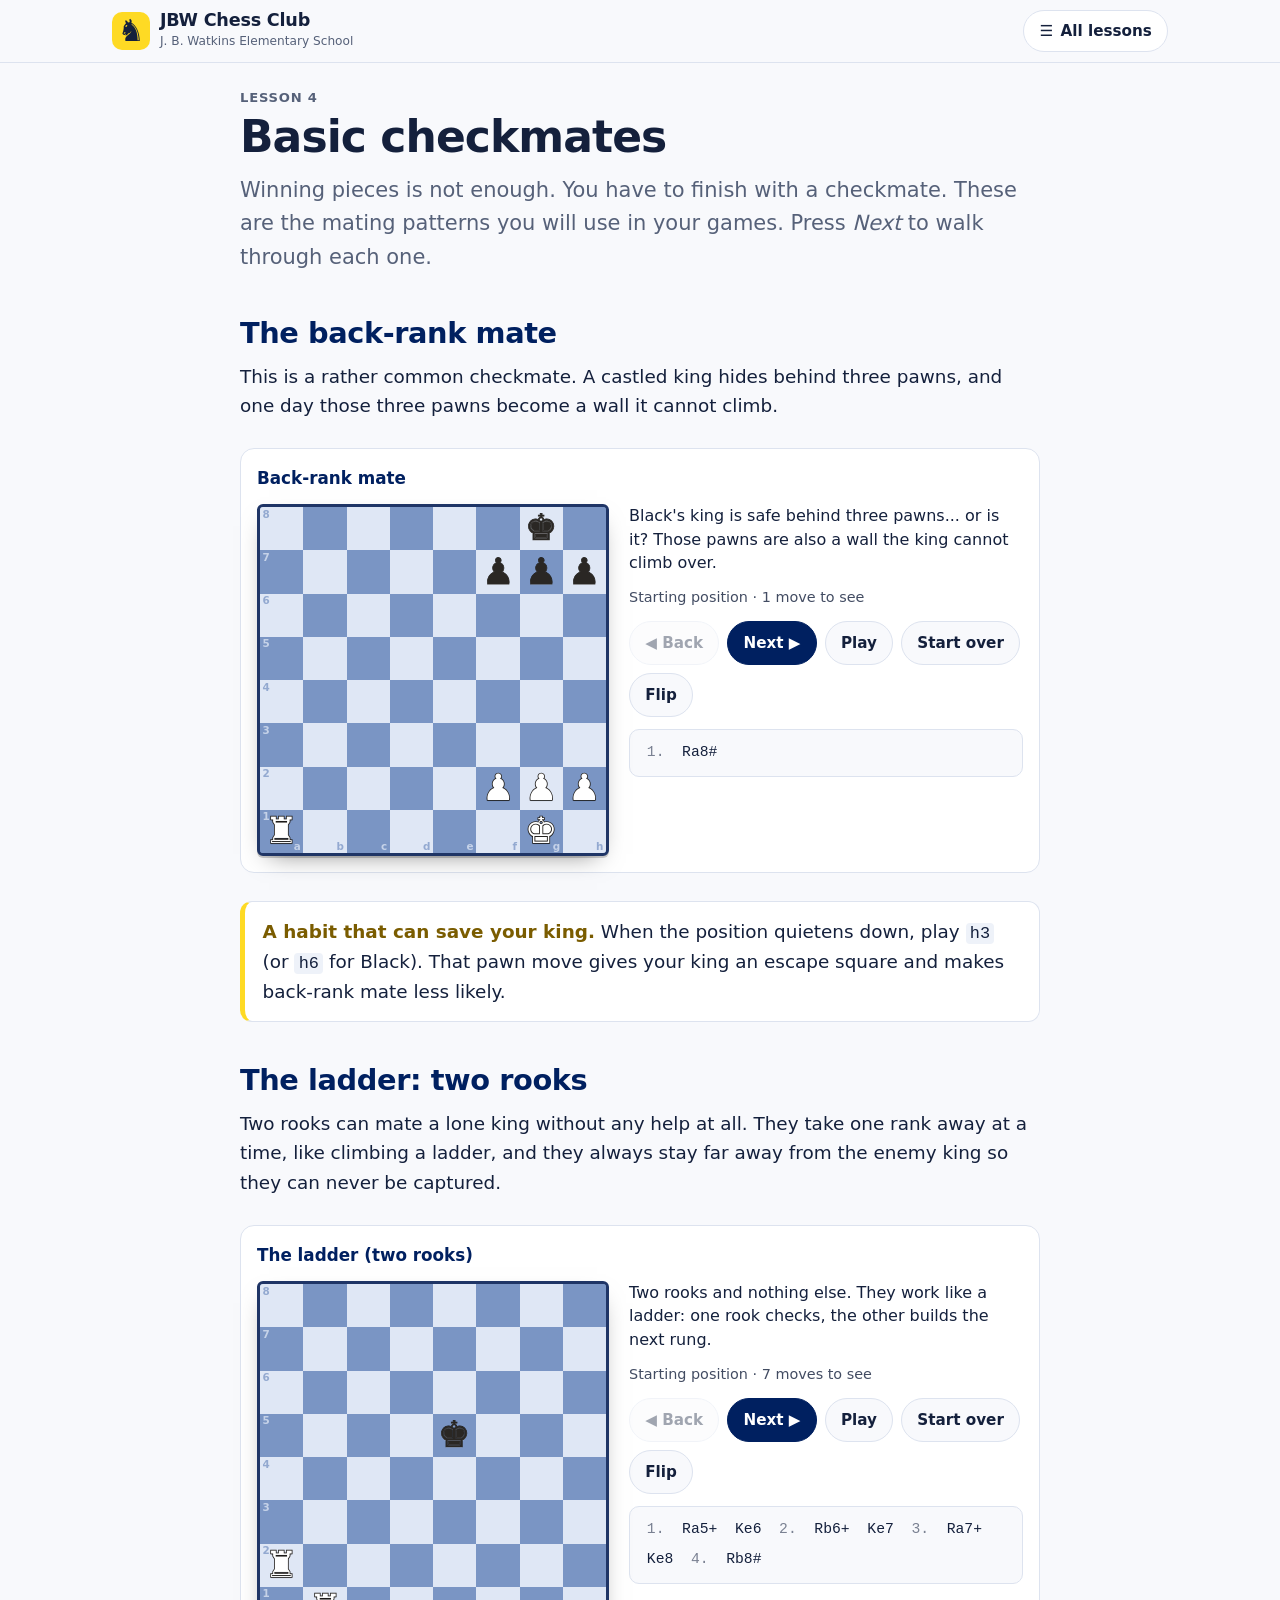
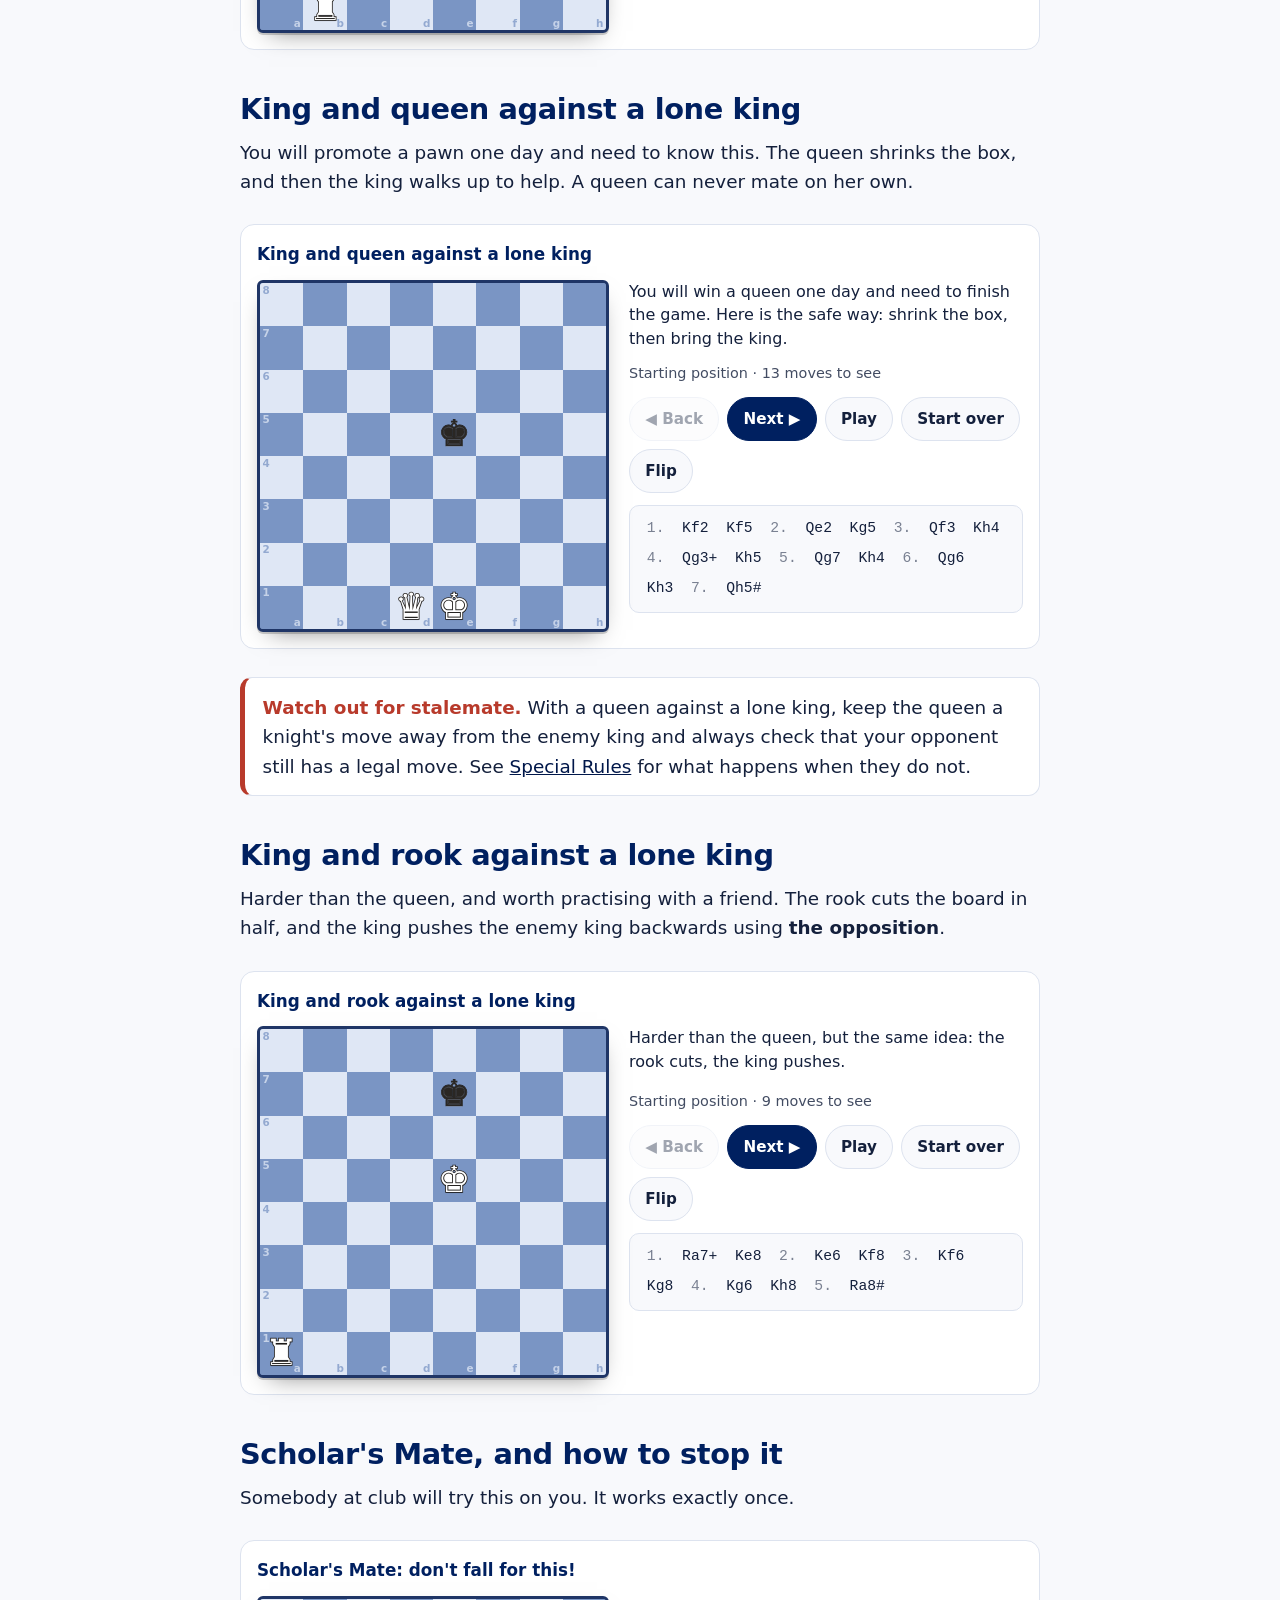
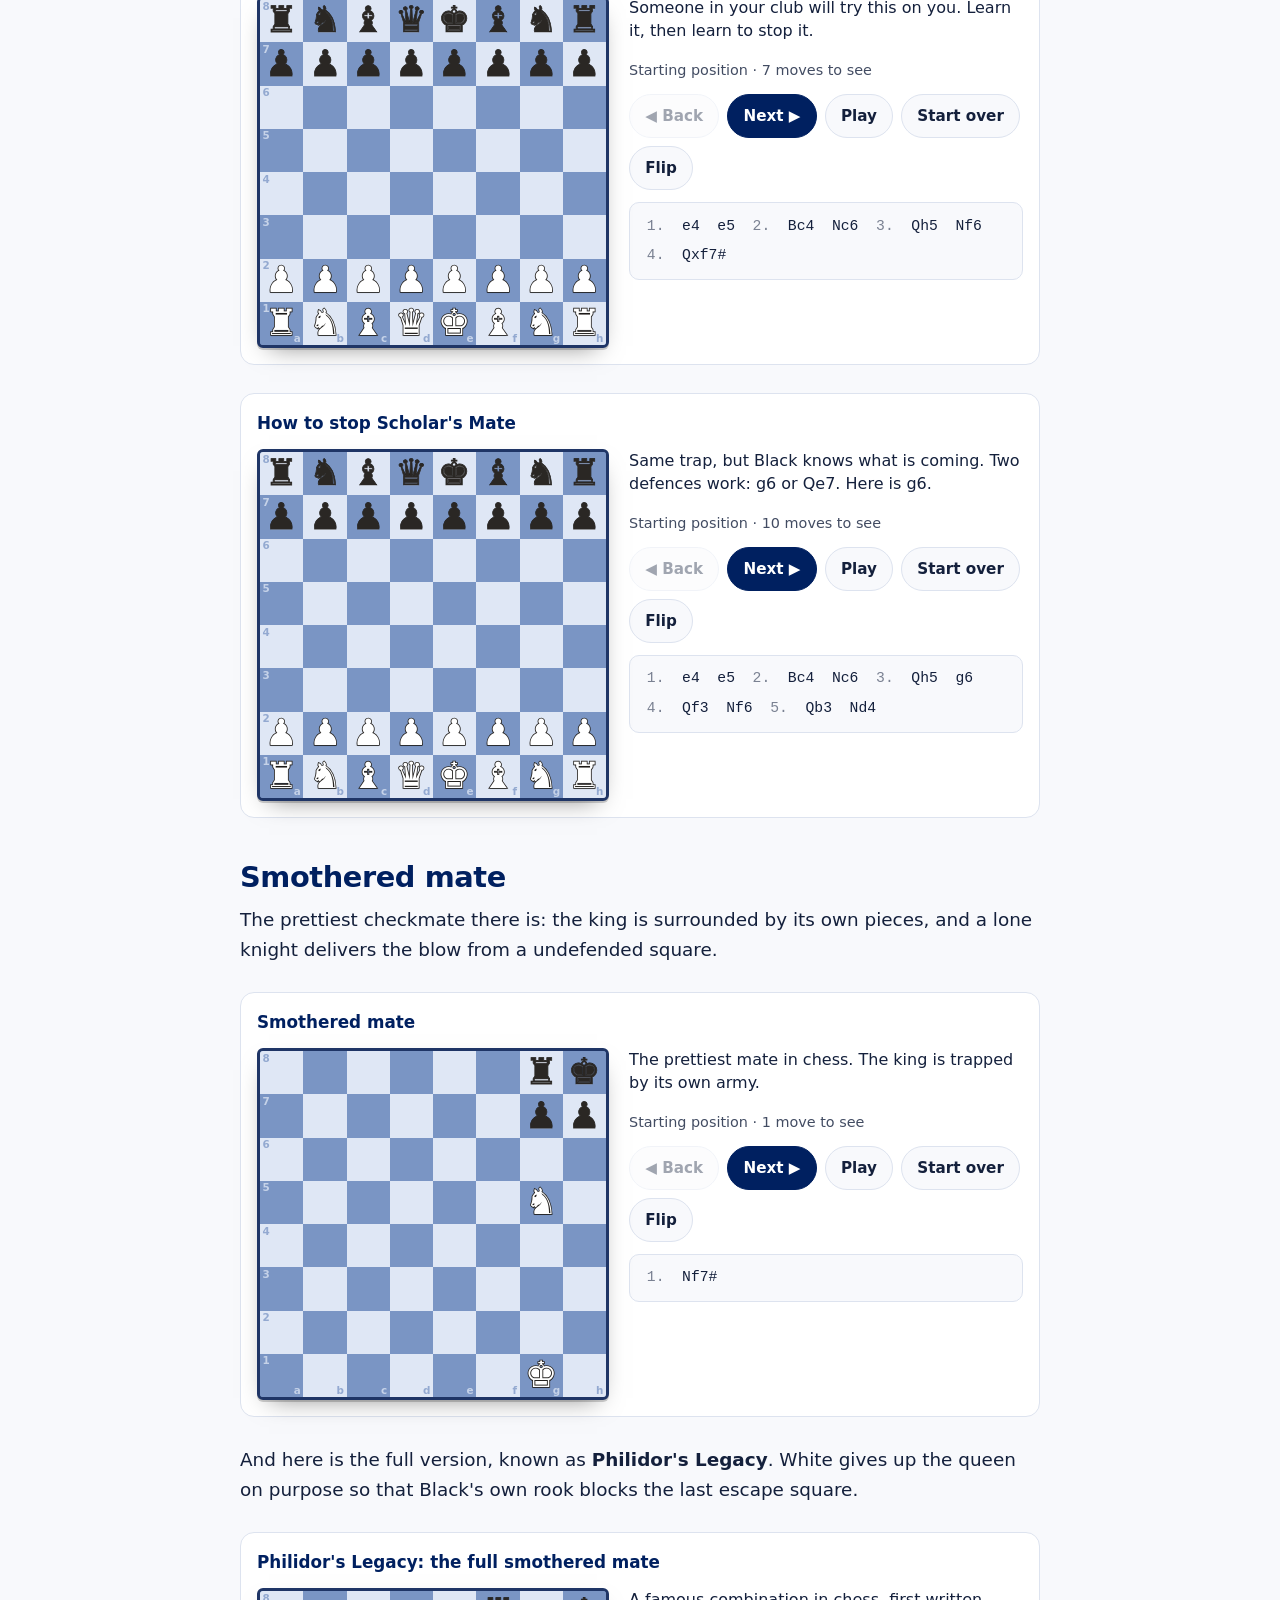
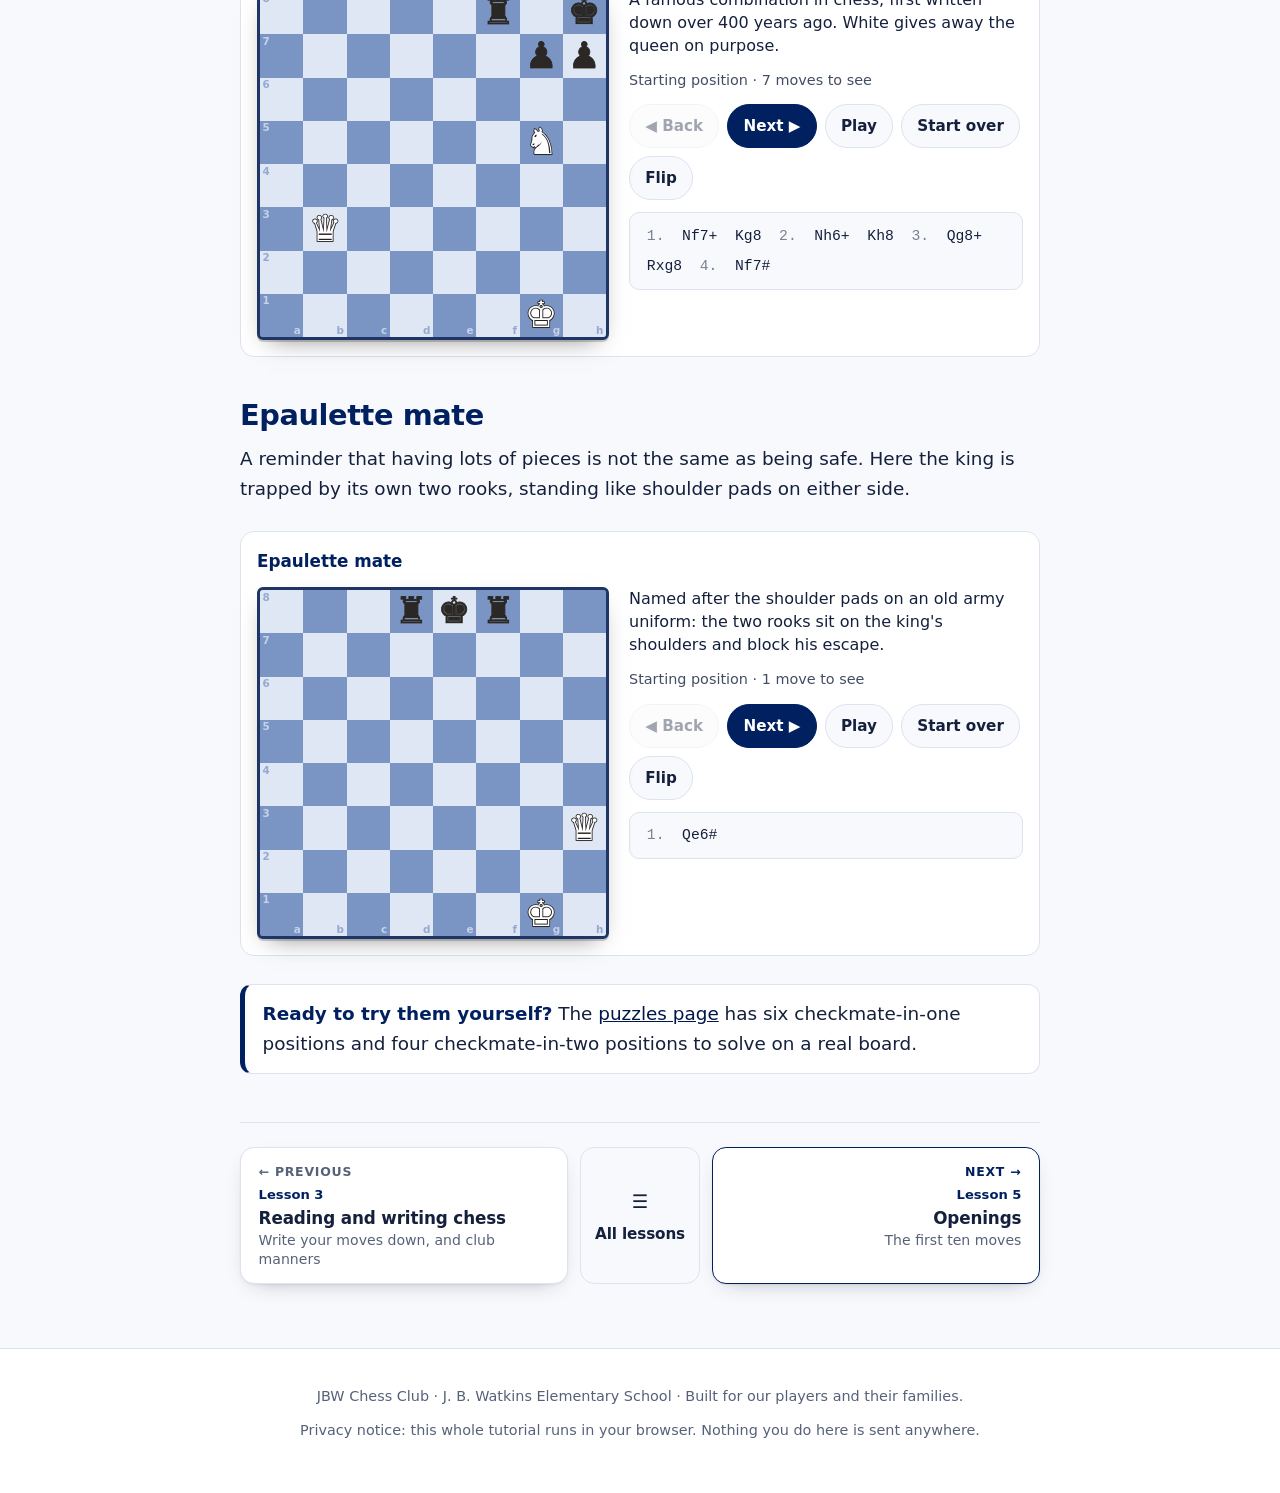
==== checkmates.html @ 7aece9a7 "initial commit" ====
<!DOCTYPE html>
<html lang="en">
  <head>
    <meta charset="utf-8" />
    <meta name="viewport" content="width=device-width, initial-scale=1" />
    <title>Basic checkmates &middot; JBW Chess Club</title>
    <meta name="description" content="Back-rank mate, the two-rook ladder, king and queen, king and rook, Scholar's Mate, smothered mate and Philidor's Legacy, step by step." />
    <link rel="stylesheet" href="assets/css/site.css" />
    <link rel="stylesheet" href="assets/css/board.css" />
    <link rel="icon" href="data:image/svg+xml,%3Csvg xmlns='http://www.w3.org/2000/svg' viewBox='0 0 100 100'%3E%3Ctext y='.9em' font-size='90'%3E%E2%99%9E%3C/text%3E%3C/svg%3E" />
  </head>
  <body>
    <a class="skip" href="#main">Skip to the lesson</a>

    <header class="site-header">
      <div class="header-inner">
        <a class="brand" href="index.html">
          <span class="brand-mark" aria-hidden="true">&#9822;&#xFE0E;</span>
          <span>
            <strong>JBW Chess Club</strong>
            <small>J. B. Watkins Elementary School</small>
          </span>
        </a>
        <a class="header-link" href="lessons.html">
          <span aria-hidden="true">&#9776;</span>
          <span class="link-long">All lessons</span>
          <span class="link-short">Lessons</span>
        </a>
      </div>
    </header>

    <main id="main">
      <p class="crumb">Lesson 4</p>
      <h1>Basic checkmates</h1>
      <p class="lede">
        Winning pieces is not enough. You have to finish with a checkmate. These are the mating patterns you will
        use in your games. Press <em>Next</em> to walk through each one.
      </p>

      <h2>The back-rank mate</h2>
      <p>
        This is a rather common checkmate. A castled king hides behind three
        pawns, and one day those three pawns become a wall it cannot climb.
      </p>

      <figure data-widget="stepper" data-lesson="checkmates/back-rank"></figure>

      <div class="note rule">
        <p><strong>A habit that can save your king.</strong> When the position quietens down,
        play <code>h3</code> (or <code>h6</code> for Black). That pawn move gives your king an
        escape square and makes back-rank mate less likely.</p>
      </div>

      <h2>The ladder: two rooks</h2>
      <p>
        Two rooks can mate a lone king without any help at all. They take one rank away at a time,
        like climbing a ladder, and they always stay far away from the enemy king so they can never
        be captured.
      </p>

      <figure data-widget="stepper" data-lesson="checkmates/ladder-mate"></figure>

      <h2>King and queen against a lone king</h2>
      <p>
        You will promote a pawn one day and need to know this. The queen shrinks the box, and then
        the king walks up to help. A queen can never mate on her own.
      </p>

      <figure data-widget="stepper" data-lesson="checkmates/queen-mate"></figure>

      <div class="note warn">
        <p><strong>Watch out for stalemate.</strong> With a queen against a lone king, keep the queen a
        knight's move away from the enemy king and always check that your opponent still has a legal
        move. See <a href="special-rules.html">Special Rules</a> for what happens when they do not.</p>
      </div>

      <h2>King and rook against a lone king</h2>
      <p>
        Harder than the queen, and worth practising with a friend. The rook cuts the board in half,
        and the king pushes the enemy king backwards using <strong>the opposition</strong>.
      </p>

      <figure data-widget="stepper" data-lesson="checkmates/rook-mate"></figure>

      <h2>Scholar's Mate, and how to stop it</h2>
      <p>
        Somebody at club will try this on you. It works exactly once.
      </p>

      <figure data-widget="stepper" data-lesson="checkmates/scholars"></figure>
      <figure data-widget="stepper" data-lesson="checkmates/scholars-defence"></figure>

      <h2>Smothered mate</h2>
      <p>
        The prettiest checkmate there is: the king is surrounded by its own pieces, and a lone knight
        delivers the blow from a undefended square.
      </p>

      <figure data-widget="stepper" data-lesson="checkmates/smothered"></figure>

      <p>
        And here is the full version, known as <strong>Philidor's Legacy</strong>. White gives up the
        queen on purpose so that Black's own rook blocks the last escape square.
      </p>

      <figure data-widget="stepper" data-lesson="checkmates/philidor"></figure>

      <h2>Epaulette mate</h2>
      <p>
        A reminder that having lots of pieces is not the same as being safe. Here the king is trapped
        by its own two rooks, standing like shoulder pads on either side.
      </p>

      <figure data-widget="stepper" data-lesson="checkmates/epaulette"></figure>

      <div class="note">
        <p><strong>Ready to try them yourself?</strong> The <a href="puzzles.html">puzzles page</a> has
        six checkmate-in-one positions and four checkmate-in-two positions to solve on a real board.</p>
      </div>

      <nav class="lesson-nav" aria-label="Move between lessons">
        <a class="lesson-step prev" href="notation.html">
          <span class="dir"><span aria-hidden="true">&larr;</span> Previous</span>
          <span class="step-num">Lesson 3</span>
          <span class="step-title">Reading and writing chess</span>
          <span class="step-sub">Write your moves down, and club manners</span>
        </a>
        <a class="lesson-step all" href="lessons.html">
          <span aria-hidden="true">&#9776;</span>
          <span class="step-title">All lessons</span>
        </a>
        <a class="lesson-step next" href="openings.html">
          <span class="dir">Next <span aria-hidden="true">&rarr;</span></span>
          <span class="step-num">Lesson 5</span>
          <span class="step-title">Openings</span>
          <span class="step-sub">The first ten moves</span>
        </a>
      </nav>
    </main>

    <footer class="site-footer">
      <p>JBW Chess Club &middot; J. B. Watkins Elementary School &middot; Built for our players and their families.</p>
      <p>Privacy notice: this whole tutorial runs in your browser. Nothing you do here is sent anywhere.</p>
    </footer>

    <script type="module" src="assets/js/main.js"></script>
  </body>
</html>
---- assets/css/site.css ----
/* ============================================================
   site.css: layout, type and colour for the JBW Chess Club site
   ============================================================ */

:root {
  /* Whatever the reader's device already uses: San Francisco on Mac and
     iPhone, Segoe UI on Windows, Roboto on Android. Nothing to download,
     and the site looks native wherever it is opened. */
  --font-ui: system-ui, -apple-system, BlinkMacSystemFont, "Segoe UI", Roboto,
    "Helvetica Neue", Arial, sans-serif;
  --font-body: var(--font-ui);
  --font-mono: ui-monospace, SFMono-Regular, Menlo, Consolas, "Liberation Mono",
    monospace;
  --font-chess: "Segoe UI Symbol", "Apple Symbols", "Noto Sans Symbols 2",
    "DejaVu Sans", "Arial Unicode MS", sans-serif;

  /* Built from the school colours: navy #002060 and gold #FEDA24.
     The navy is dark enough to be text, so it carries headings, links
     and buttons. The gold can never be text on a light background, so
     it only ever appears as a fill with dark navy sitting on top of it. */
  --paper: #f8f9fc;
  --card: #ffffff;
  --ink: #14203c;
  --muted: #566179;
  --line: #dde3ef;
  --accent: #002060;
  --accent-dark: #00174a;
  --accent-soft: #e8edf8;
  --on-accent: #ffffff;
  --gold: #feda24;
  --gold-ink: #7a5c00;
  --on-gold: #14203c;
  --good: #1a7a4e;
  --on-good: #ffffff;
  --bad: #b83a2b;
  --hover: #eef2f9;
  --focus: #1668dc;
  --focus-board: #05122e;
  --sq-light: #dfe7f5;
  --sq-dark: #7a95c4;
  --sq-light-mark: #f6e389;
  --sq-dark-mark: #d9c153;
  --sq-light-pick: #f2d64f;
  --sq-dark-pick: #ceb232;
  --board-frame: #1f3566;
  --shadow: 0 1px 2px rgba(20, 32, 60, 0.06), 0 8px 22px -14px rgba(20, 32, 60, 0.45);
}

@media (prefers-color-scheme: dark) {
  :root {
    /* Dark mode is the school navy itself, with the gold carrying the
       warmth. Board squares stay light, because a chessboard has to. */
    --paper: #0e1728;
    --card: #16223c;
    --ink: #e9eef8;
    --muted: #9aa7bf;
    --line: #2a3854;
    --accent: #8fb2ea;
    --accent-dark: #a9c5f2;
    --accent-soft: #1b2a49;
    --on-accent: #0e1728;
    --gold: #feda24;
    --gold-ink: #feda24;
    --on-gold: #0e1728;
    --good: #4ecf95;
    --on-good: #0e1728;
    --bad: #ff8271;
    --hover: #1c2b47;
    --focus: #5f9bf5;
    --focus-board: #05122e;
    --sq-light: #c2d0e7;
    --sq-dark: #5f79a9;
    --sq-light-mark: #ddc978;
    --sq-dark-mark: #bda548;
    --sq-light-pick: #d8bd45;
    --sq-dark-pick: #b2982c;
    --board-frame: #22304f;
    --shadow: 0 1px 2px rgba(0, 0, 0, 0.35), 0 10px 26px -16px rgba(0, 0, 0, 0.85);
  }
}

* { box-sizing: border-box; }

html { scroll-behavior: smooth; scroll-padding-top: 5.5rem; }
@media (prefers-reduced-motion: reduce) { html { scroll-behavior: auto; } }

body {
  margin: 0;
  background: var(--paper);
  color: var(--ink);
  font-family: var(--font-body);
  font-size: clamp(1.03rem, 0.98rem + 0.3vw, 1.15rem);
  line-height: 1.6;
  -webkit-text-size-adjust: 100%;
}

h1, h2, h3, h4, .brand, .btn, .card h3 {
  font-family: var(--font-ui);
}

h1 { font-size: clamp(1.85rem, 1.4rem + 2.1vw, 2.75rem); line-height: 1.14; letter-spacing: -0.021em; margin: 0 0 0.4rem; }
h2 { font-size: clamp(1.35rem, 1.12rem + 1.05vw, 1.8rem); line-height: 1.2; letter-spacing: -0.014em; margin: 2.6rem 0 0.6rem; color: var(--accent); }
h3 { font-size: clamp(1.12rem, 1.04rem + 0.42vw, 1.3rem); letter-spacing: -0.008em; margin: 1.8rem 0 0.4rem; }
p { margin: 0.7rem 0; }
a { color: var(--accent-dark); }
@media (prefers-color-scheme: dark) { a { color: var(--accent); } }
a:focus-visible, .card:focus-within { outline: 3px solid var(--focus); outline-offset: 3px; border-radius: 4px; }

code, kbd, .san {
  font-family: var(--font-mono);
  font-size: 0.92em;
  background: var(--hover);
  padding: 0.05em 0.25em;
  border-radius: 4px;
}

.skip {
  position: absolute;
  left: -999px;
}
.skip:focus {
  left: 0.75rem;
  top: 0.75rem;
  z-index: 50;
  background: var(--accent);
  color: var(--on-accent);
  padding: 0.6rem 1rem;
  border-radius: 8px;
}

/* --- header + nav ------------------------------------------ */

.site-header {
  position: sticky;
  top: 0;
  z-index: 30;
  background: color-mix(in srgb, var(--paper) 96%, transparent);
  backdrop-filter: blur(8px);
  border-bottom: 1px solid var(--line);
}
.header-inner {
  max-width: 68rem;
  margin: 0 auto;
  padding: 0.6rem 1rem;
  display: flex;
  align-items: center;
  gap: 0.75rem;
  flex-wrap: wrap;
}
.brand {
  display: flex;
  align-items: center;
  gap: 0.6rem;
  text-decoration: none;
  color: inherit;
  margin-right: auto;
}
.brand-mark {
  font-size: 1.9rem;
  line-height: 1;
  color: var(--on-gold);
  background: var(--gold);
  border-radius: 10px;
  width: 2.4rem;
  height: 2.4rem;
  display: grid;
  place-items: center;
}
.brand strong { display: block; font-size: 1.1rem; line-height: 1.2; letter-spacing: -0.012em; }
.brand small { display: block; font-size: 0.76rem; color: var(--muted); }

/* The header carries one job besides the club mark: getting back to the
   lesson list. The home page is the menu, so there is nothing to fold
   away on a phone. */
.header-link {
  display: inline-flex;
  align-items: center;
  gap: 0.45rem;
  flex: none;
  padding: 0.5rem 0.95rem;
  border: 1px solid var(--line);
  border-radius: 999px;
  background: var(--card);
  color: var(--ink);
  font-family: var(--font-ui);
  font-size: 0.95rem;
  font-weight: 600;
  text-decoration: none;
  white-space: nowrap;
  min-height: 2.5rem;
  transition: background 120ms ease, border-color 120ms ease;
}
.header-link:hover { background: var(--hover); border-color: var(--accent); }
.header-link .link-short { display: none; }

/* On a narrow phone the school name and the full label together push the
   header onto a second row, so both shorten rather than wrap. */
@media (max-width: 34rem) {
  .brand small { display: none; }
  .brand strong { font-size: 1.05rem; }
  .header-link { padding: 0.5rem 0.8rem; font-size: 0.9rem; }
  .header-link .link-long { display: none; }
  .header-link .link-short { display: inline; }
}

/* At 320px the two still want six more pixels than there are. */
@media (max-width: 22rem) {
  .header-inner { padding-left: 0.7rem; padding-right: 0.7rem; gap: 0.5rem; }
  .brand { gap: 0.45rem; }
  .brand-mark { width: 2.1rem; height: 2.1rem; font-size: 1.6rem; }
  .brand strong { font-size: 1rem; }
  .header-link { padding: 0.45rem 0.7rem; font-size: 0.86rem; }
}
.header-link:focus-visible { outline: 3px solid var(--focus); outline-offset: 2px; }

/* --- page frame -------------------------------------------- */

main {
  max-width: 52rem;
  margin: 0 auto;
  padding: 1.5rem 1rem 4rem;
}
main.wide { max-width: 68rem; }

.lede {
  font-size: 1.14em;
  color: var(--muted);
  margin-bottom: 1.4rem;
}

.crumb {
  font-size: 0.82rem;
  font-weight: 700;
  color: var(--muted);
  margin: 0 0 0.3rem;
  letter-spacing: 0.06em;
  text-transform: uppercase;
  font-family: var(--font-ui);
}

/* --- home page cards --------------------------------------- */

.hero {
  background: linear-gradient(140deg, var(--accent-soft), transparent 70%);
  border: 1px solid var(--line);
  border-radius: 18px;
  padding: 1.6rem 1.4rem;
  margin-bottom: 2rem;
}
.hero p:last-child { margin-bottom: 0; }

/* The one thing the home page is asking you to do. */
.cta {
  display: inline-flex;
  align-items: center;
  gap: 0.5rem;
  margin-top: 0.5rem;
  padding: 0.7rem 1.3rem;
  border-radius: 999px;
  background: var(--accent);
  color: var(--on-accent);
  font-family: var(--font-ui);
  font-size: 1.02rem;
  font-weight: 700;
  text-decoration: none;
  box-shadow: var(--shadow);
  transition: background 120ms ease, transform 80ms ease;
}
.cta:hover { background: var(--accent-dark); transform: translateY(-1px); }
.cta:focus-visible { outline: 3px solid var(--focus); outline-offset: 3px; }

.card-grid {
  display: grid;
  gap: 1rem;
  grid-template-columns: repeat(auto-fill, minmax(15rem, 1fr));
  padding: 0;
  margin: 1.2rem 0;
  list-style: none;
}
.card {
  position: relative;
  background: var(--card);
  border: 1px solid var(--line);
  border-radius: 14px;
  padding: 1.1rem 1.15rem;
  box-shadow: var(--shadow);
  transition: transform 120ms ease, box-shadow 120ms ease;
}
.card:hover { transform: translateY(-2px); }
.card h3 { margin: 0.15rem 0 0.3rem; font-size: 1.15rem; }
.card-num {
  display: block;
  font-family: var(--font-ui);
  font-size: 0.78rem;
  font-weight: 700;
  letter-spacing: 0.05em;
  text-transform: uppercase;
  color: var(--accent);
  margin-top: 0.4rem;
}
.card h3 a { text-decoration: none; color: inherit; }
.card h3 a::after { content: ""; position: absolute; inset: 0; }
.card p { margin: 0; font-size: 0.95rem; color: var(--muted); }
.card .icon { font-size: 1.7rem; line-height: 1; color: var(--accent); }

/* --- callouts ---------------------------------------------- */

.note {
  margin: 1.3rem 0;
  padding: 0.9rem 1.1rem;
  border-radius: 12px;
  border: 1px solid var(--line);
  border-left: 5px solid var(--accent);
  background: var(--card);
}
.note.rule { border-left-color: var(--gold); }
.note.warn { border-left-color: var(--bad); }
.note > :first-child { margin-top: 0; }
.note > :last-child { margin-bottom: 0; }
.note strong:first-child { color: var(--accent); }
.note.rule strong:first-child { color: var(--gold-ink); }
.note.warn strong:first-child { color: var(--bad); }

/* --- misc content ------------------------------------------ */

table {
  width: 100%;
  border-collapse: collapse;
  margin: 1.2rem 0;
  font-size: 0.97rem;
}
th, td { text-align: left; padding: 0.5rem 0.6rem; border-bottom: 1px solid var(--line); }
th { font-family: var(--font-ui); color: var(--accent); }

.value-list {
  display: grid;
  grid-template-columns: repeat(auto-fit, minmax(7rem, 1fr));
  gap: 0.7rem;
  padding: 0;
  margin: 1.2rem 0;
  list-style: none;
  text-align: center;
}
.value-list li {
  background: var(--card);
  border: 1px solid var(--line);
  border-radius: 12px;
  padding: 0.7rem 0.4rem;
}
.value-list .glyph {
  display: block;
  font-size: 2.1rem;
  line-height: 1.1;
  font-family: var(--font-chess);
}
.value-list .name { display: block; font-weight: 700; font-size: 0.95rem; }
.value-list .pts { display: block; color: var(--muted); font-size: 0.88rem; }

ul.checklist { list-style: none; padding-left: 0; }
ul.checklist li { padding-left: 1.8rem; position: relative; margin: 0.45rem 0; }
ul.checklist li::before {
  content: "♟︎";
  position: absolute;
  left: 0;
  color: var(--accent);
  font-family: var(--font-chess);
}

.lesson-nav {
  display: grid;
  gap: 0.75rem;
  margin-top: 3rem;
  padding-top: 1.5rem;
  border-top: 1px solid var(--line);
}
@media (min-width: 44rem) {
  .lesson-nav { grid-template-columns: 1fr auto 1fr; align-items: stretch; }
}
.lesson-nav.home { grid-template-columns: 1fr; }
/* On its own, the card reads left to right like everything else. */
.lesson-nav.home .lesson-step.next { text-align: left; align-items: flex-start; }

.lesson-step {
  display: flex;
  flex-direction: column;
  gap: 0.15rem;
  padding: 0.9rem 1.1rem;
  border: 1px solid var(--line);
  border-radius: 14px;
  background: var(--card);
  color: var(--ink);
  text-decoration: none;
  box-shadow: var(--shadow);
  transition: transform 120ms ease, border-color 120ms ease;
}
.lesson-step:hover { transform: translateY(-2px); border-color: var(--accent); }
.lesson-step:focus-visible { outline: 3px solid var(--focus); outline-offset: 3px; }

.lesson-step .dir {
  font-family: var(--font-ui);
  font-size: 0.78rem;
  font-weight: 700;
  letter-spacing: 0.06em;
  text-transform: uppercase;
  color: var(--muted);
}
.lesson-step .step-num {
  font-family: var(--font-ui);
  font-size: 0.82rem;
  font-weight: 700;
  color: var(--accent);
}
.lesson-step .step-title {
  font-family: var(--font-ui);
  font-size: 1.05rem;
  font-weight: 700;
  line-height: 1.25;
  letter-spacing: -0.008em;
}
.lesson-step .step-sub {
  font-size: 0.88rem;
  color: var(--muted);
  line-height: 1.35;
}

/* Going forward is the common move, so it leads. */
.lesson-step.next { border-color: var(--accent); }
.lesson-step.next .dir { color: var(--accent); }
@media (min-width: 44rem) {
  .lesson-step.next { text-align: right; align-items: flex-end; }
}

/* The middle escape hatch stays small: it is the fallback, not the path. */
.lesson-step.all {
  flex-direction: row;
  align-items: center;
  gap: 0.5rem;
  justify-content: center;
  box-shadow: none;
  background: transparent;
}
.lesson-step.all .step-title { font-size: 0.95rem; }
@media (min-width: 44rem) {
  .lesson-step.all { flex-direction: column; justify-content: center; padding: 0.9rem; }
}

.lesson-step.empty { display: none; }
@media (min-width: 44rem) {
  .lesson-step.empty { display: block; border: 0; background: none; box-shadow: none; }
}

.site-footer {
  border-top: 1px solid var(--line);
  background: var(--card);
  color: var(--muted);
  font-size: 0.9rem;
  text-align: center;
  padding: 1.5rem 1rem 2.5rem;
}

/* --- print: a lesson should survive being handed out on paper */

@media print {
  .site-header, .lesson-nav, .board-controls, .site-footer { display: none !important; }
  body { background: #fff; color: #000; font-size: 11pt; }
  .board-widget { break-inside: avoid; border-color: #999; }
  .board { max-width: 3.2in; }
  main { max-width: none; }
  a { color: #000; text-decoration: underline; }
}
---- assets/css/board.css ----
/* ============================================================
   board.css: the chessboard and the widgets wrapped around it
   ============================================================ */

.board {
  width: 100%;
  max-width: var(--board-max, 30rem);
  aspect-ratio: 1 / 1;
  display: grid;
  grid-template-columns: repeat(8, 1fr);
  grid-template-rows: repeat(8, 1fr);
  container-type: inline-size;
  border-radius: 6px;
  overflow: hidden;
  box-shadow: 0 2px 0 rgba(0, 0, 0, 0.18), 0 10px 24px -12px rgba(0, 0, 0, 0.5);
  border: 3px solid var(--board-frame);
  background: var(--sq-dark);
  touch-action: manipulation;
}

.sq {
  position: relative;
  display: grid;
  place-items: center;
  padding: 0;
  margin: 0;
  border: 0;
  border-radius: 0;
  font: inherit;
  cursor: pointer;
  appearance: none;
  -webkit-tap-highlight-color: transparent;
}
.sq.light { background: var(--sq-light); }
.sq.dark  { background: var(--sq-dark); }
.sq.static { cursor: default; }

.sq:focus-visible {
  outline: 3px solid var(--focus-board);
  outline-offset: -3px;
  z-index: 4;
}

/* --- pieces ------------------------------------------------ */

.pc {
  font-family: var(--font-chess);
  font-size: 2rem;                 /* fallback for old browsers */
  font-size: 10.5cqw;
  line-height: 1;
  user-select: none;
  pointer-events: none;
  transition: transform 260ms cubic-bezier(0.22, 0.7, 0.3, 1);
  will-change: transform;
  z-index: 2;
  /* Draw the outline BEHIND the fill. Without this the dark stroke eats
     into the white pieces and both armies end up looking black. */
  paint-order: stroke fill;
}
.pc.white {
  color: #fff;
  -webkit-text-stroke: 0.045em #2a2724;
  text-shadow: 0 0.03em 0.02em rgba(0, 0, 0, 0.4);
}
.pc.black {
  color: #2a2724;
  -webkit-text-stroke: 0.02em #14120f;
  text-shadow: 0 0.03em 0.02em rgba(255, 255, 255, 0.18);
}

/* --- coordinates ------------------------------------------- */

.coord {
  position: absolute;
  font-size: 0.6rem;
  font-size: 3cqw;
  font-weight: 700;
  line-height: 1;
  opacity: 0.75;
  pointer-events: none;
  z-index: 3;
}
.coord-file { bottom: 4%; right: 6%; }
.coord-rank { top: 4%; left: 6%; }
.sq.light .coord { color: var(--sq-dark); }
.sq.dark .coord { color: var(--sq-light); }

/* --- highlights -------------------------------------------- */

/* A quiet move: a dot in the middle of the square. */
.sq.is-move::after {
  content: "";
  position: absolute;
  inset: 36%;
  border-radius: 50%;
  background: rgba(20, 106, 70, 0.62);
  z-index: 1;
}
/* A capture: a ring around the piece you can take. */
.sq.is-capture::after {
  content: "";
  position: absolute;
  inset: 4%;
  border-radius: 50%;
  border: 0.42em solid rgba(184, 58, 43, 0.55);
  box-sizing: border-box;
  z-index: 1;
}
.sq.light.is-last { background: var(--sq-light-mark); }
.sq.dark.is-last  { background: var(--sq-dark-mark); }
.sq.light.is-selected { background: var(--sq-light-pick); }
.sq.dark.is-selected  { background: var(--sq-dark-pick); }
.sq.is-good     { box-shadow: inset 0 0 0 100vmax rgba(46, 168, 108, 0.55); }
.sq.is-bad      { box-shadow: inset 0 0 0 100vmax rgba(200, 66, 50, 0.5); }
.sq.is-check::before {
  content: "";
  position: absolute;
  inset: 0;
  background: radial-gradient(circle, rgba(220, 60, 45, 0.85) 12%, rgba(220, 60, 45, 0) 72%);
  z-index: 1;
}
.sq.is-hint {
  animation: hint-pulse 1.1s ease-in-out infinite;
}
@keyframes hint-pulse {
  0%, 100% { box-shadow: inset 0 0 0 0.35em rgba(5, 18, 46, 0); }
  50%      { box-shadow: inset 0 0 0 0.35em rgba(5, 18, 46, 0.85); }
}

.board.shake { animation: board-shake 380ms ease; }
@keyframes board-shake {
  0%, 100% { transform: translateX(0); }
  20% { transform: translateX(-6px); }
  40% { transform: translateX(6px); }
  60% { transform: translateX(-4px); }
  80% { transform: translateX(4px); }
}

@media (prefers-reduced-motion: reduce) {
  .pc { transition: none; }
  .board.shake { animation: none; }
  .sq.is-hint { animation: none; box-shadow: inset 0 0 0 0.35em rgba(5, 18, 46, 0.85); }
}

/* ============================================================
   Widget chrome: board on the left, words and buttons beside it
   ============================================================ */

.board-widget {
  margin: 1.75rem 0;
  padding: 1rem;
  border: 1px solid var(--line);
  border-radius: 14px;
  background: var(--card);
  display: grid;
  gap: 1rem 1.25rem;
  grid-template-columns: 1fr;
  align-items: start;
}
@media (min-width: 46rem) {
  .board-widget { grid-template-columns: minmax(0, 22rem) minmax(0, 1fr); }
}

.board-widget > figcaption {
  grid-column: 1 / -1;
  display: flex;
  align-items: center;
  gap: 0.75rem;
  font-weight: 700;
  font-size: 1.05rem;
  color: var(--accent);
  margin-bottom: -0.25rem;
}

/* Marks a puzzle the player has already cracked. */
.solved-badge {
  margin-left: auto;
  flex: none;
  font-family: var(--font-ui);
  font-size: 0.78rem;
  font-weight: 700;
  letter-spacing: 0.02em;
  color: var(--on-good);
  background: var(--good);
  border-radius: 999px;
  padding: 0.15rem 0.7rem 0.2rem;
}
.solved-badge::before {
  content: "\2713\00a0";
}
.solved-badge[hidden] { display: none; }

.board-widget.is-solved {
  border-color: var(--good);
  box-shadow: inset 0.28rem 0 0 var(--good);
}

.board-side {
  display: flex;
  flex-direction: column;
  gap: 0.75rem;
  min-width: 0;
}

.board-status {
  margin: 0;
  min-height: 3.2em;
  font-size: 1rem;
  line-height: 1.45;
}
.board-status .tag {
  display: inline-block;
  font-weight: 700;
  color: var(--accent);
}
.board-status.good { color: var(--good); font-weight: 600; }
.board-status.bad  { color: var(--bad); font-weight: 600; }

.board-controls {
  display: flex;
  flex-wrap: wrap;
  gap: 0.5rem;
}

.btn {
  /* Set the family here rather than with `font: inherit`, which would
     undo the interface typeface site.css gives buttons. */
  font-family: var(--font-ui);
  font-size: 0.95rem;
  font-weight: 600;
  padding: 0.5rem 0.95rem;
  border-radius: 999px;
  border: 1px solid var(--line);
  background: var(--paper);
  color: var(--ink);
  cursor: pointer;
  min-height: 2.75rem;
  transition: background 120ms ease, transform 80ms ease;
}
.btn:hover { background: var(--hover); }
.btn:active { transform: translateY(1px); }
.btn:disabled { opacity: 0.4; cursor: default; }
.btn:focus-visible { outline: 3px solid var(--focus); outline-offset: 2px; }
.btn.primary { background: var(--accent); color: var(--on-accent); border-color: var(--accent); }
.btn.primary:hover { background: var(--accent-dark); }

.move-list {
  margin: 0;
  padding: 0.6rem 0.75rem;
  list-style: none;
  display: flex;
  flex-wrap: wrap;
  gap: 0.2rem 0.5rem;
  background: var(--paper);
  border-radius: 10px;
  border: 1px solid var(--line);
  font-family: var(--font-mono);
  font-size: 0.92rem;
  max-height: 9rem;
  overflow-y: auto;
}
.move-list li { padding: 0.1rem 0.3rem; border-radius: 5px; }
.move-list li.num { opacity: 0.55; }
.move-list li.current { background: var(--accent); color: var(--on-accent); font-weight: 700; }

.board-legend {
  font-size: 0.9rem;
  opacity: 0.8;
  margin: 0;
}

.board-goal {
  margin: 0;
  font-weight: 700;
  color: var(--accent);
}

.progress {
  height: 0.6rem;
  border-radius: 999px;
  background: var(--line);
  overflow: hidden;
}
.progress > span {
  display: block;
  height: 100%;
  background: var(--accent);
  transition: width 300ms ease;
}
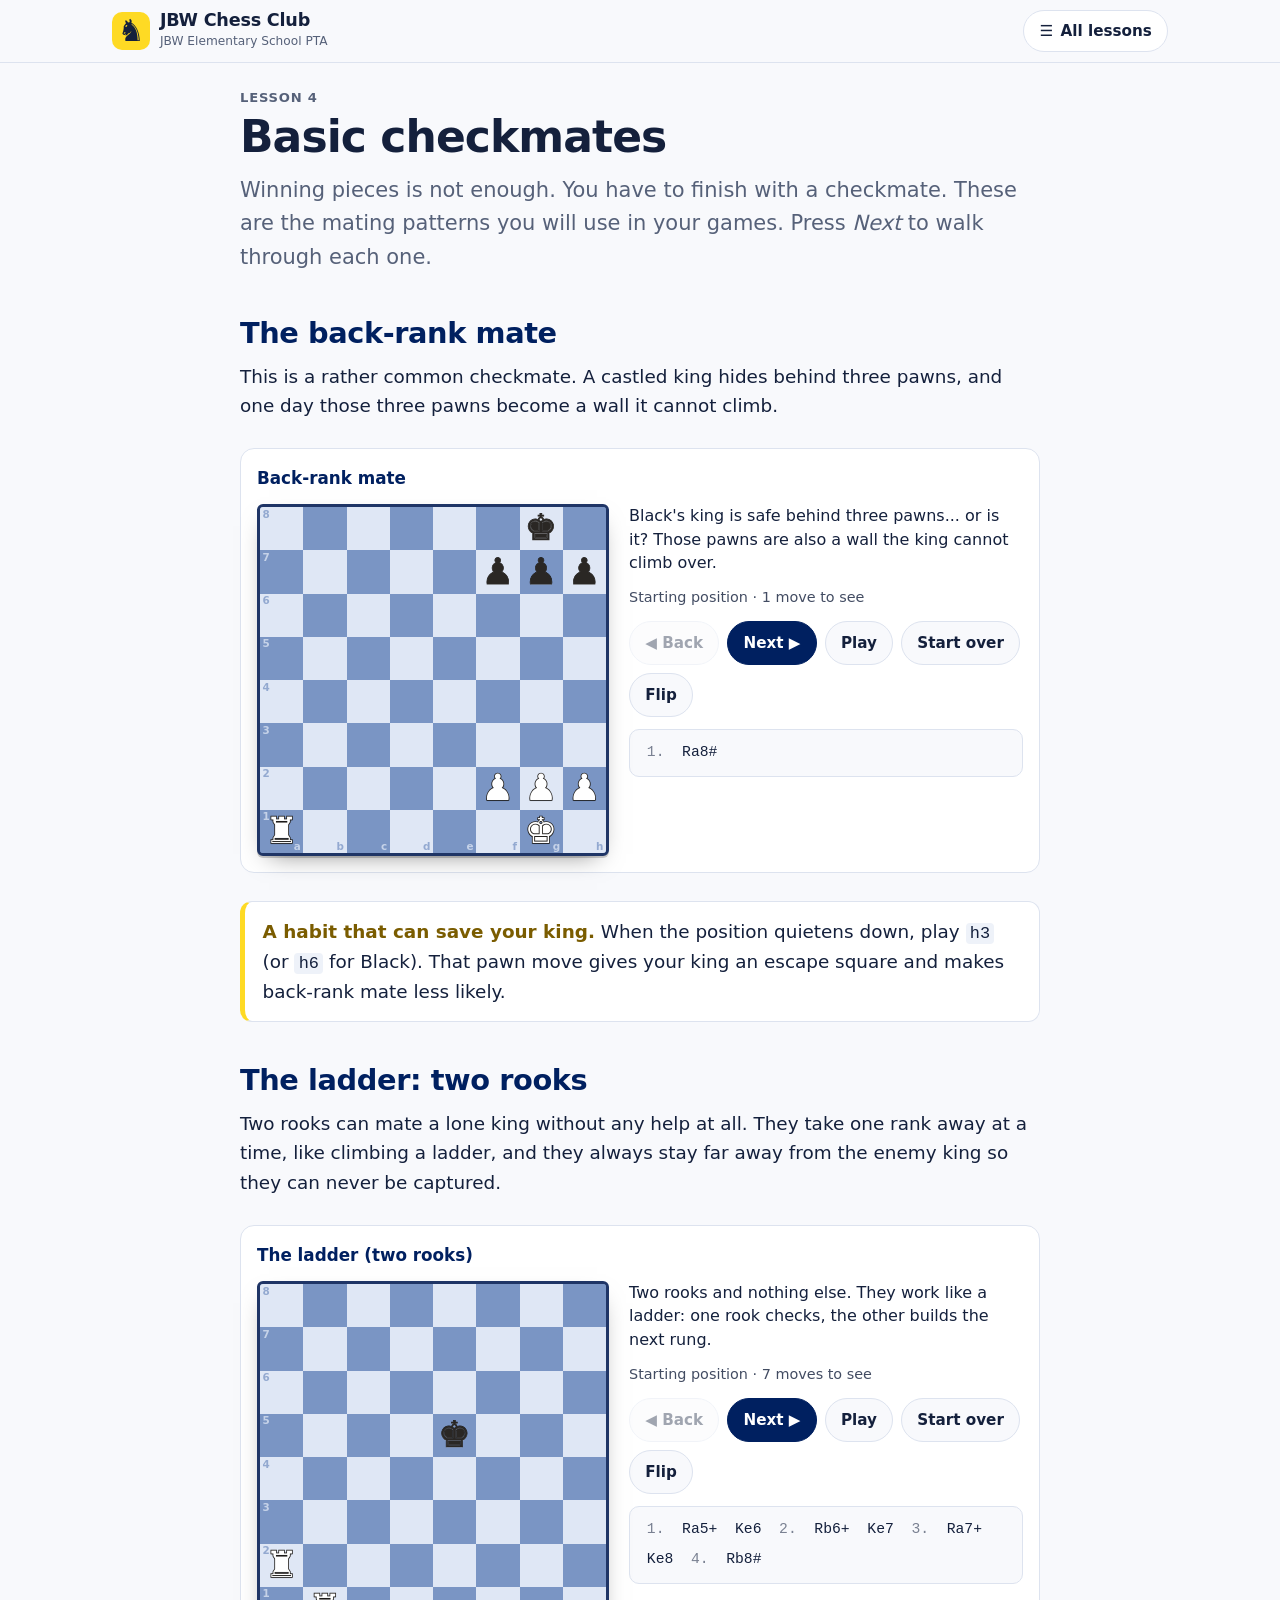
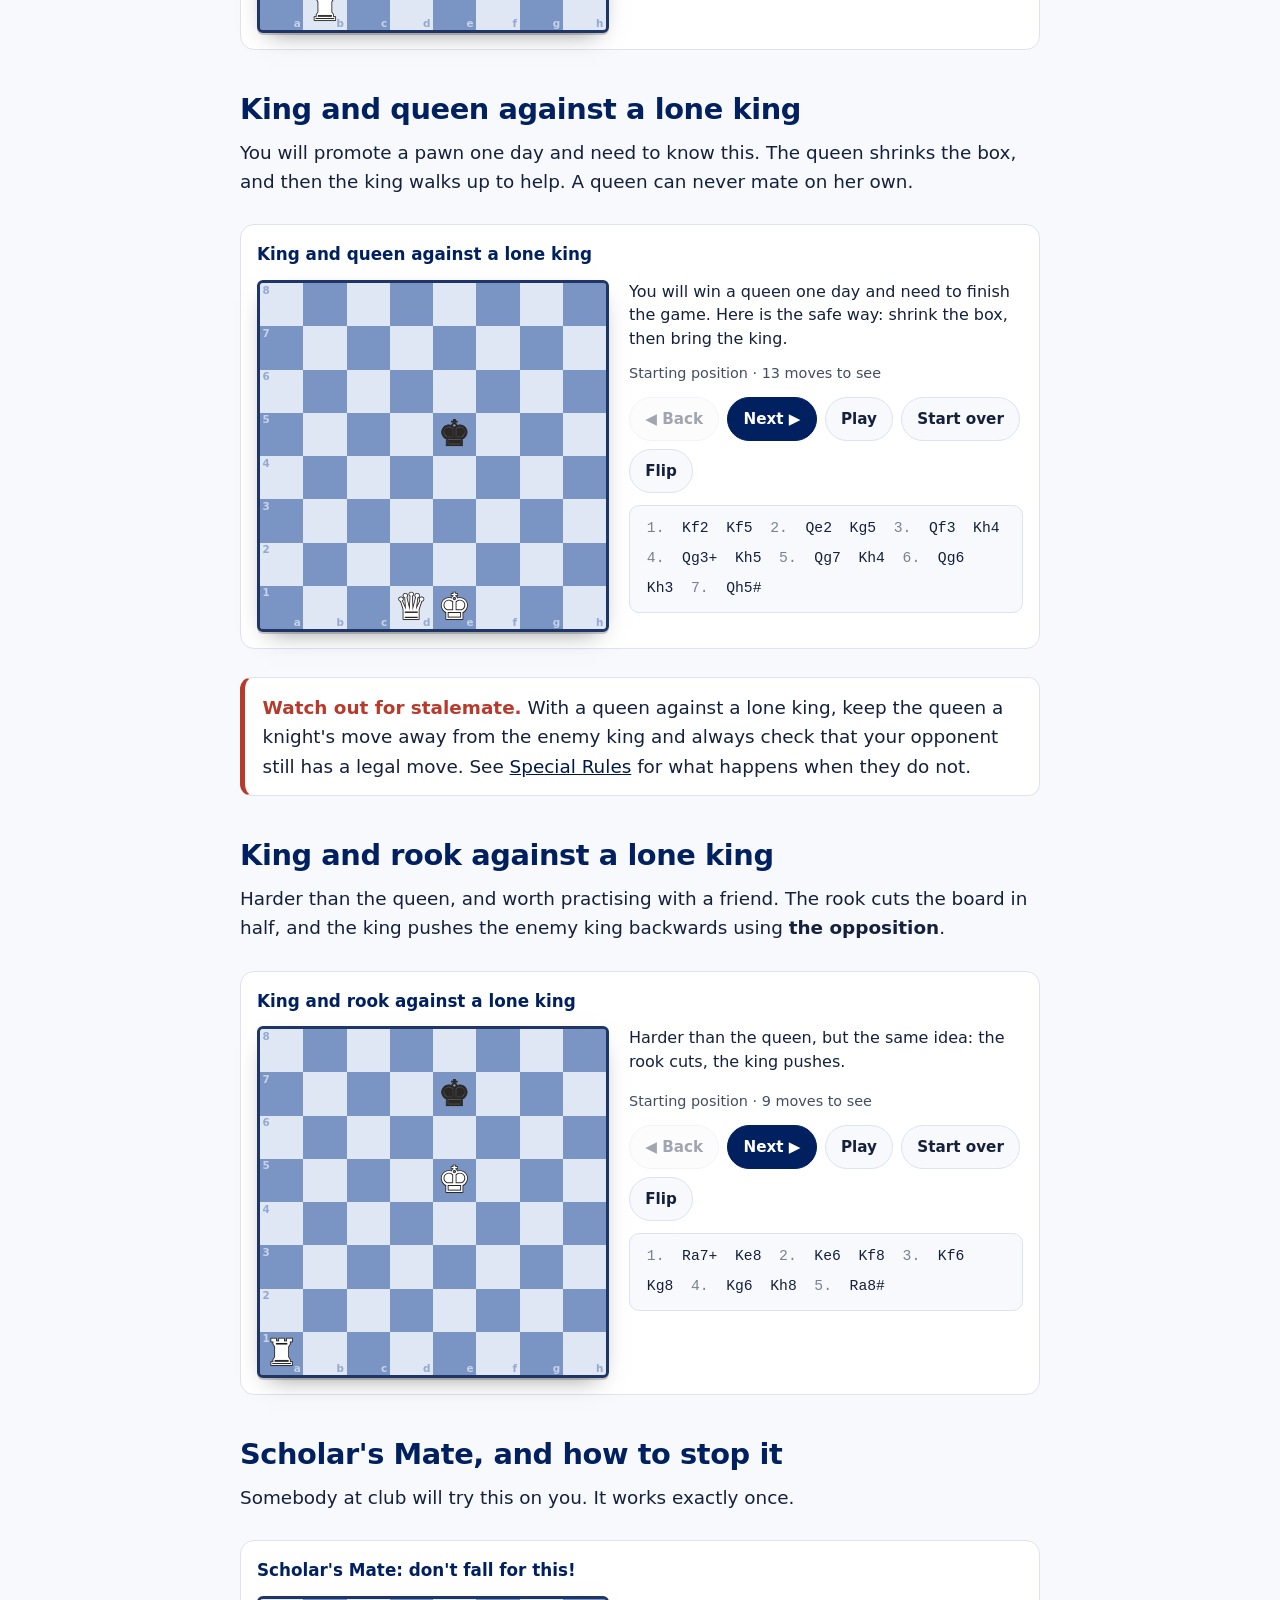
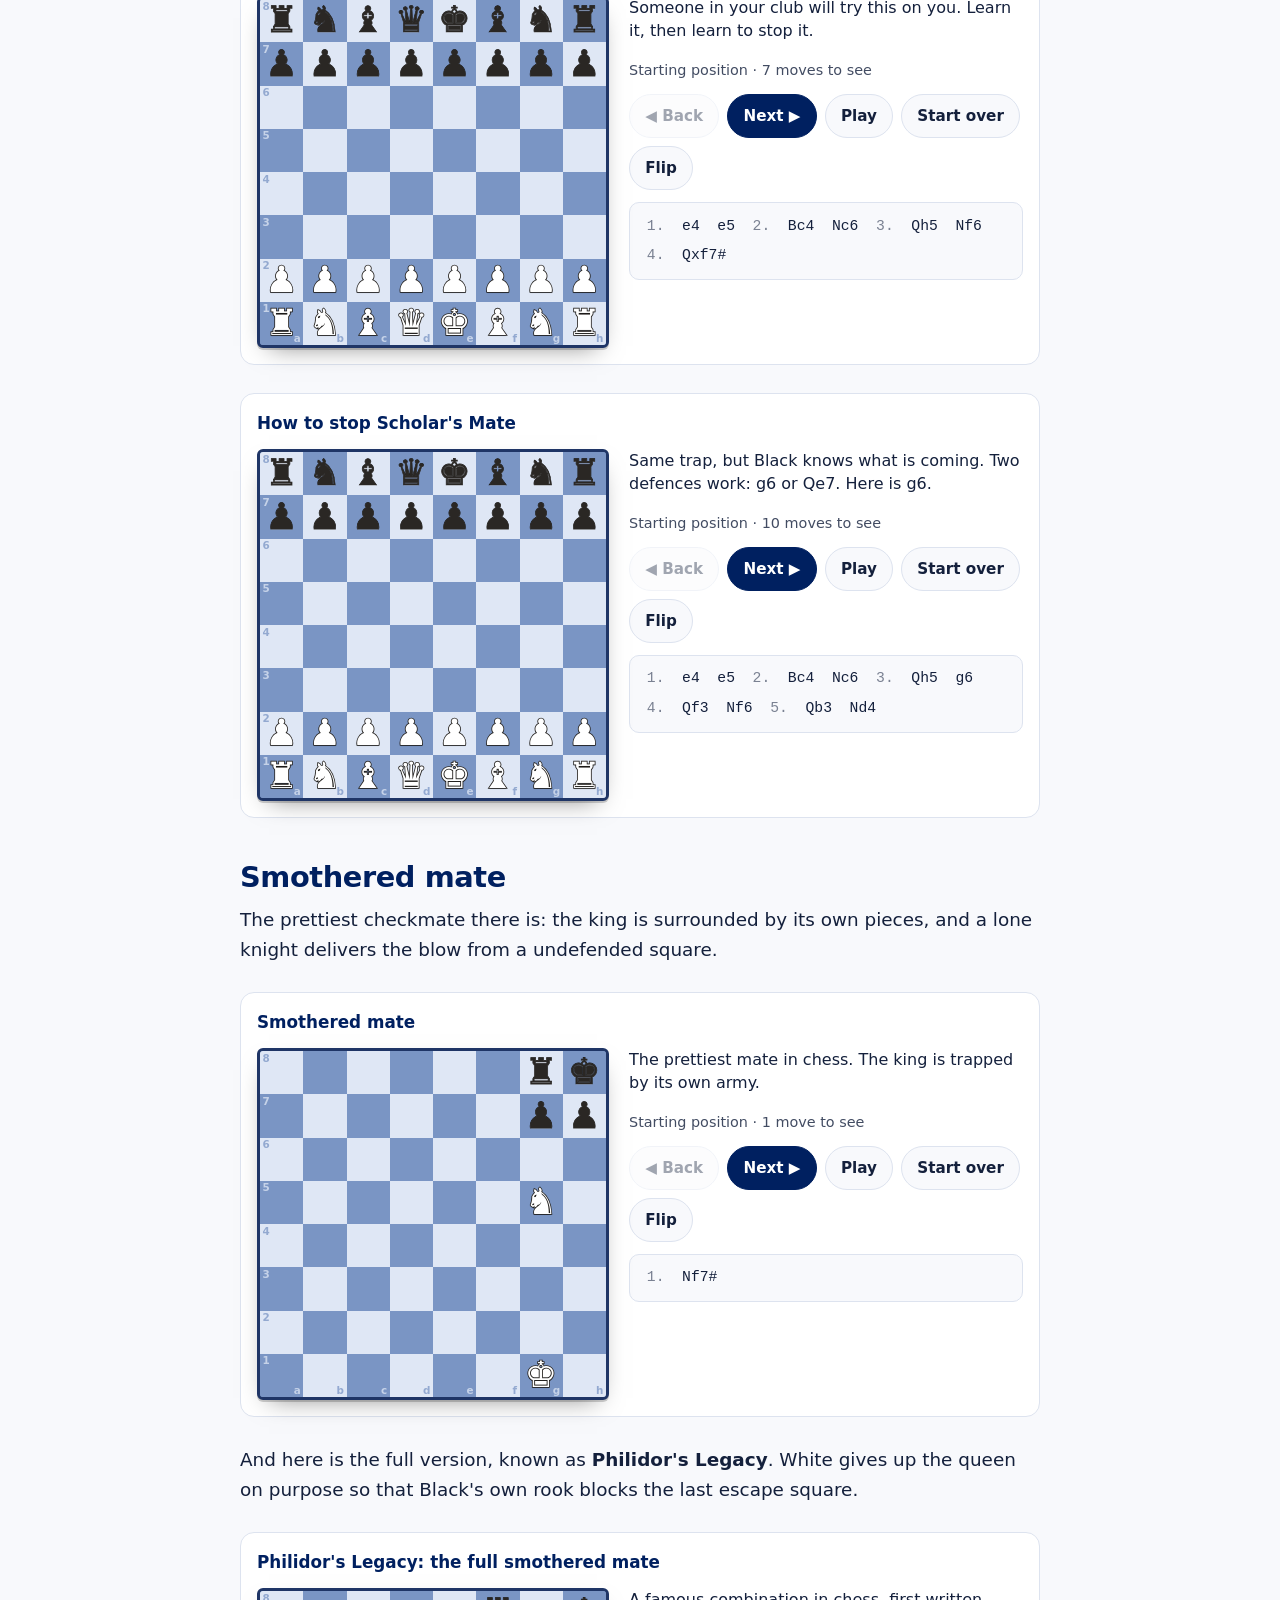
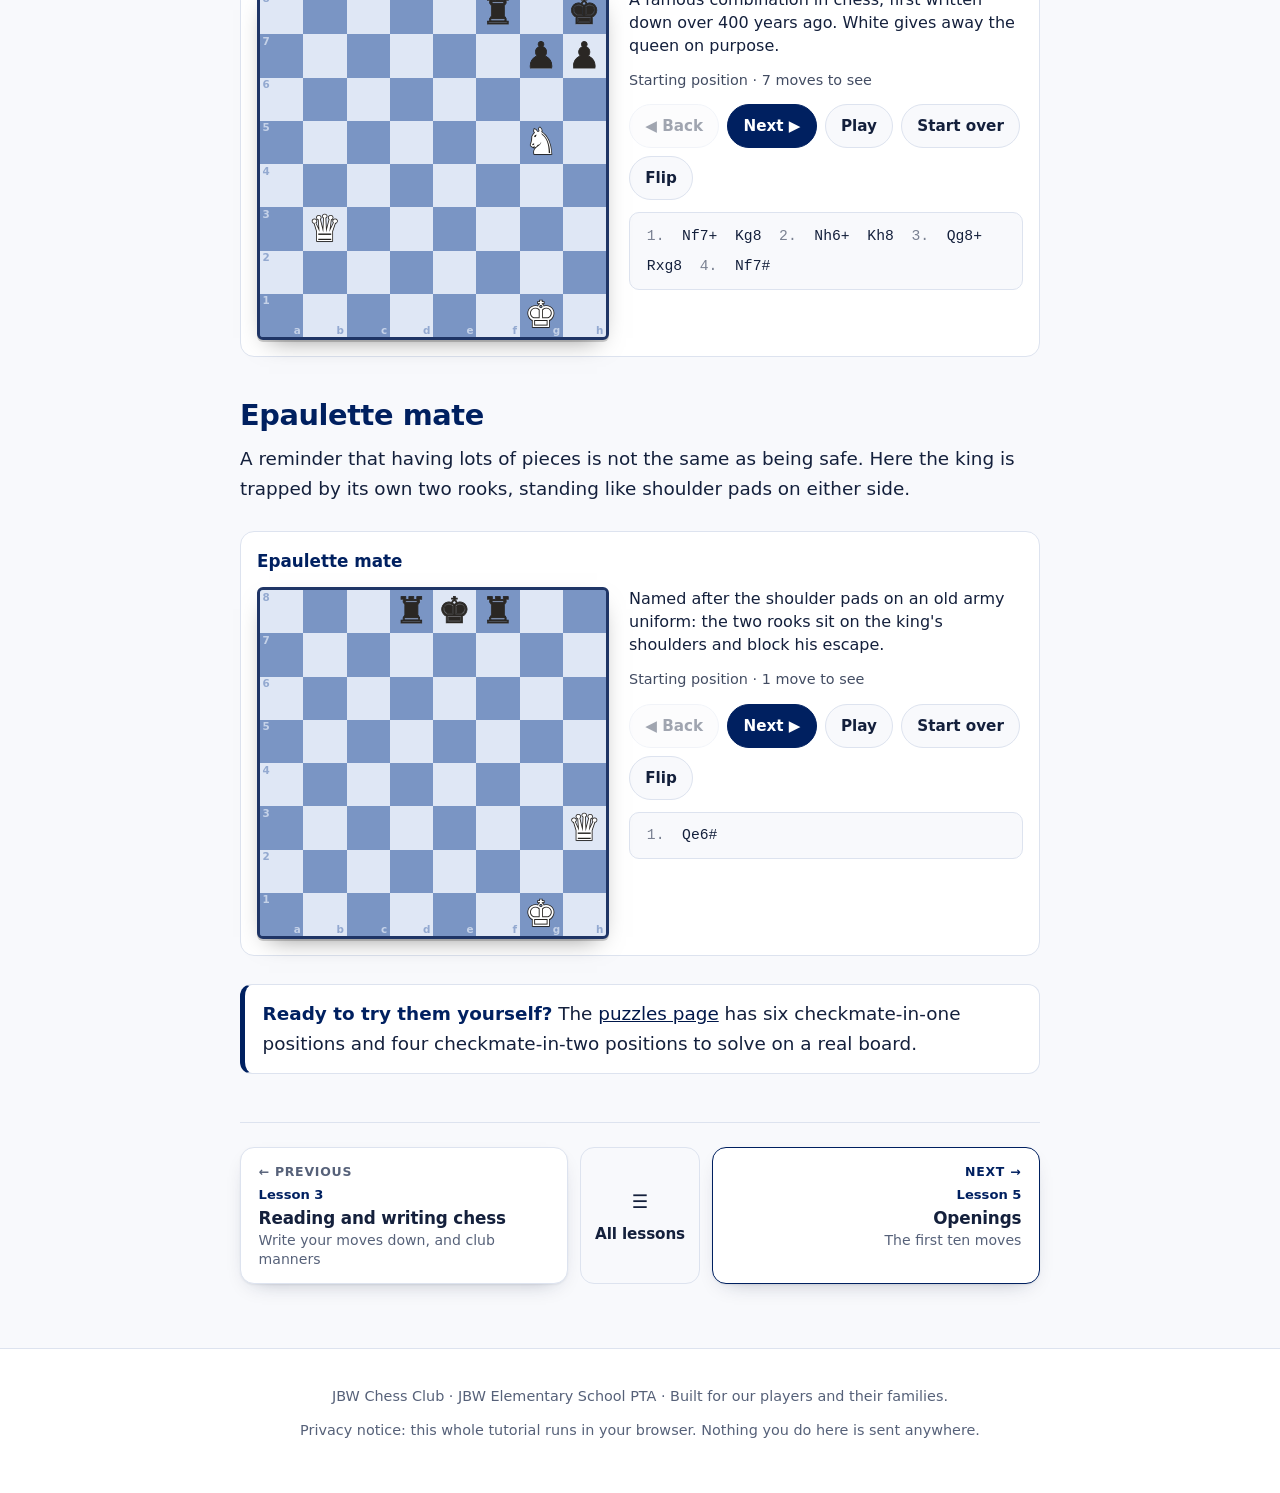
==== commit ef1800f0: "Attribute the club to the JBW Elementary School PTA, not the school" ====
--- a/checkmates.html
+++ b/checkmates.html
@@ -18,7 +18,7 @@
           <span class="brand-mark" aria-hidden="true">&#9822;&#xFE0E;</span>
           <span>
             <strong>JBW Chess Club</strong>
-            <small>J. B. Watkins Elementary School</small>
+            <small>JBW Elementary School PTA</small>
           </span>
         </a>
         <a class="header-link" href="lessons.html">
@@ -139,7 +139,7 @@
     </main>
 
     <footer class="site-footer">
-      <p>JBW Chess Club &middot; J. B. Watkins Elementary School &middot; Built for our players and their families.</p>
+      <p>JBW Chess Club &middot; JBW Elementary School PTA &middot; Built for our players and their families.</p>
       <p>Privacy notice: this whole tutorial runs in your browser. Nothing you do here is sent anywhere.</p>
     </footer>
 
--- a/assets/css/board.css
+++ b/assets/css/board.css
@@ -51,7 +51,11 @@
   user-select: none;
   pointer-events: none;
   transition: transform 260ms cubic-bezier(0.22, 0.7, 0.3, 1);
-  will-change: transform;
+  /* No will-change here. It looks like a free hint, but it pins a GPU
+     layer per piece for the life of the page: 64 squares times up to 15
+     boards is ~960 permanent backing stores, which is enough for Safari
+     to reload the tab for "using significant memory". The slide is one
+     short transform and gets its layer on demand. */
   z-index: 2;
   /* Draw the outline BEHIND the fill. Without this the dark stroke eats
      into the white pieces and both armies end up looking black. */
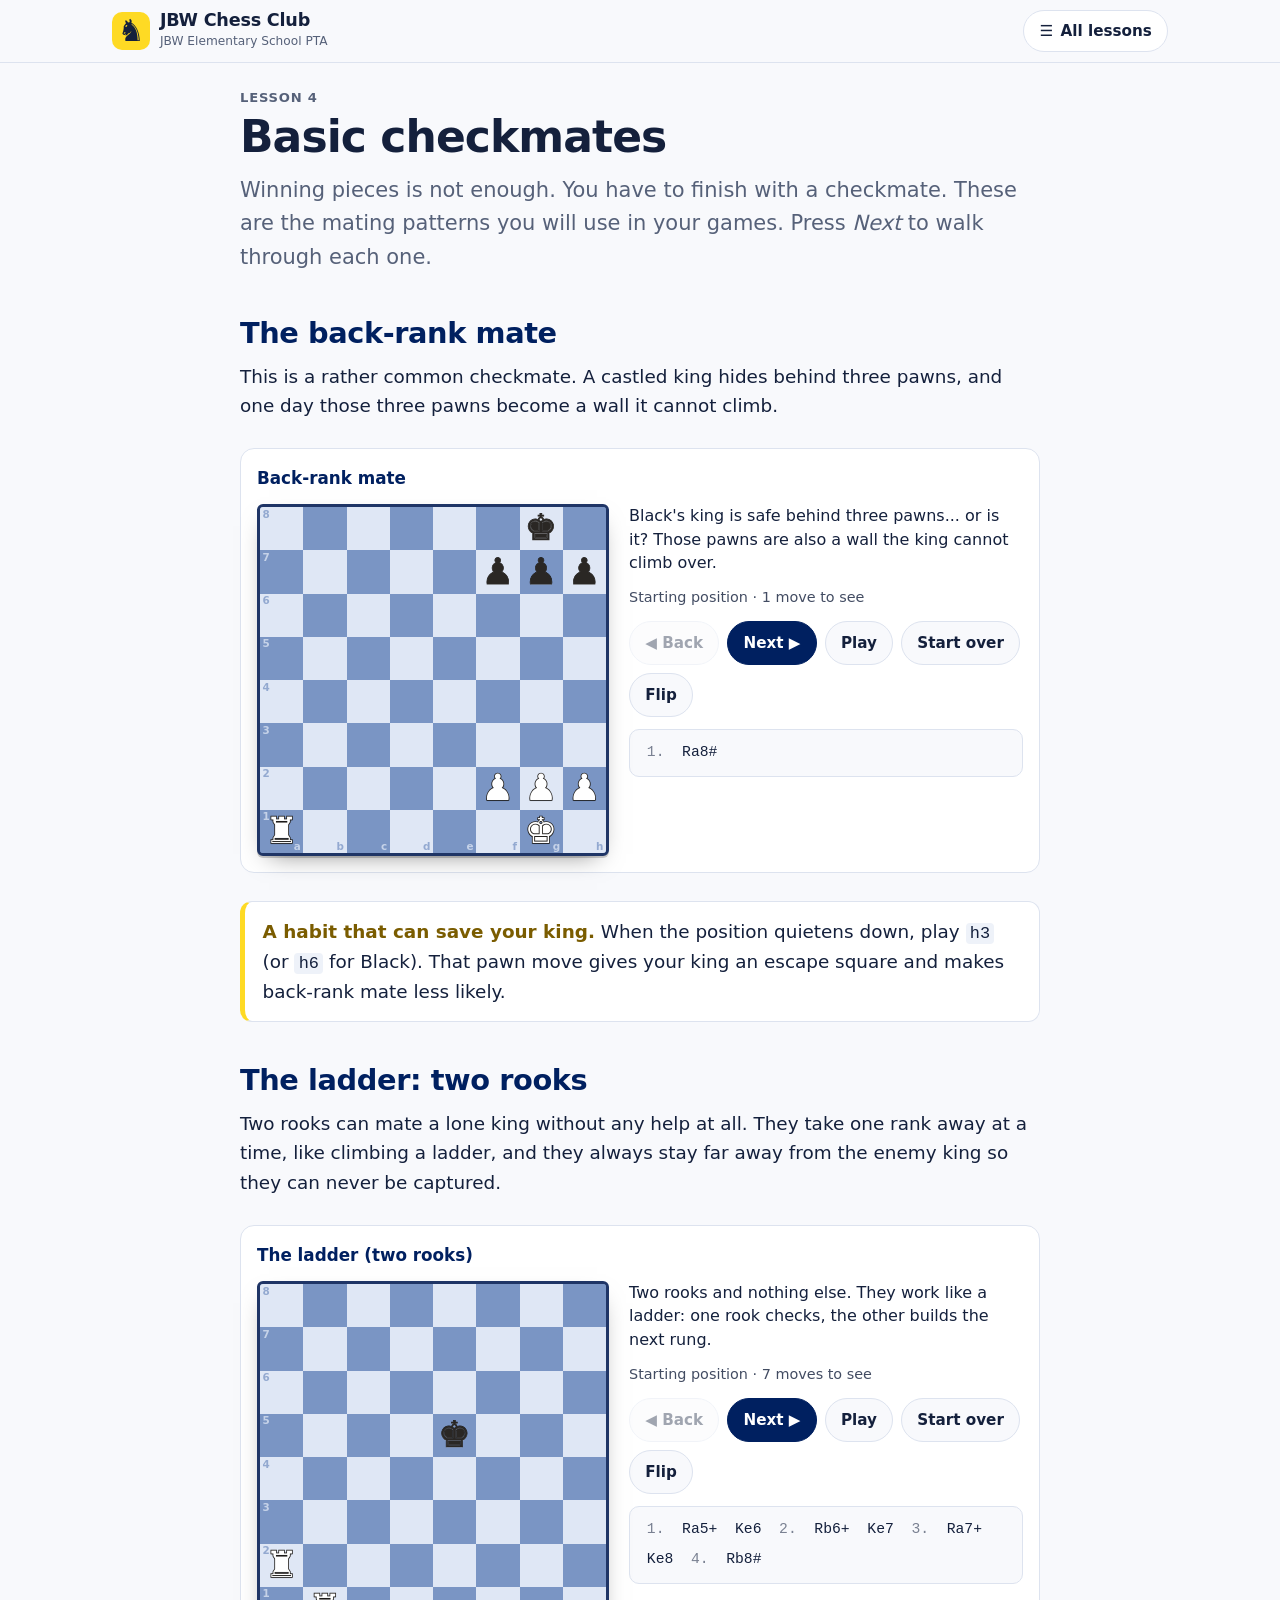
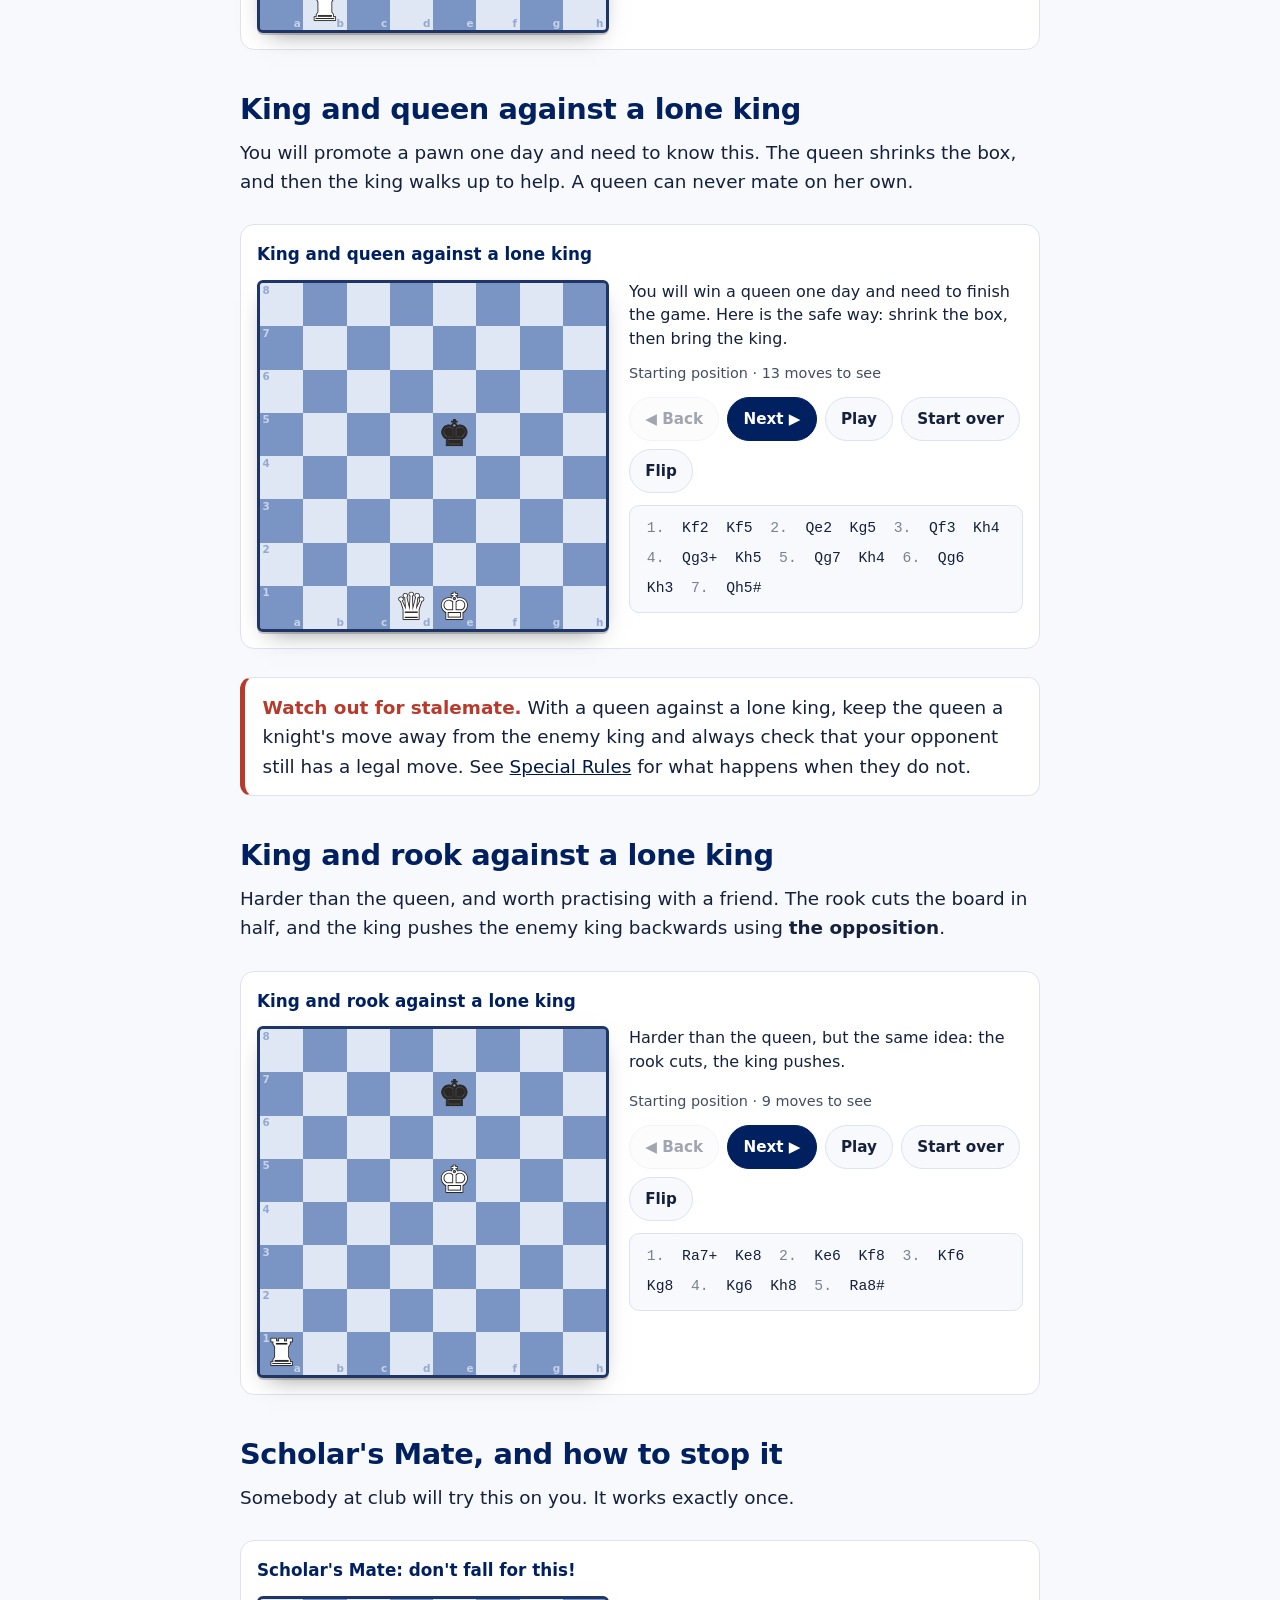
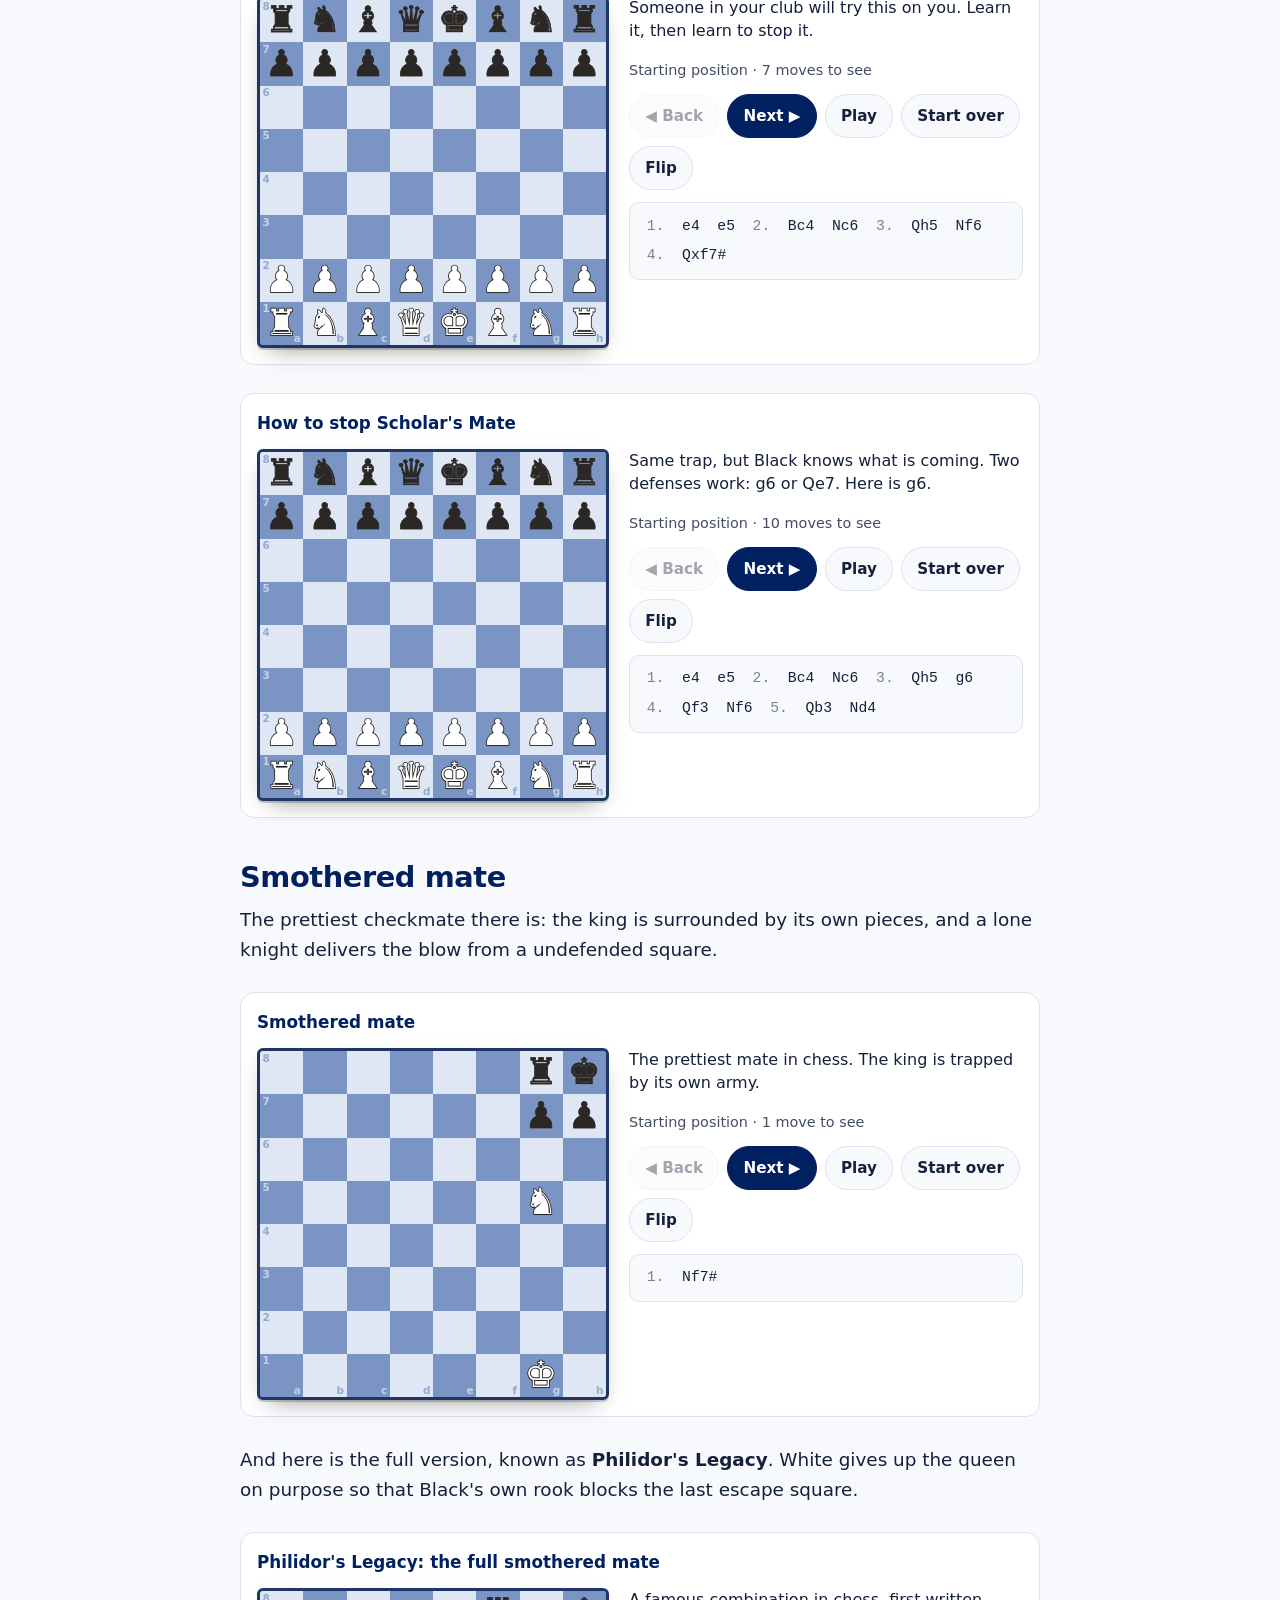
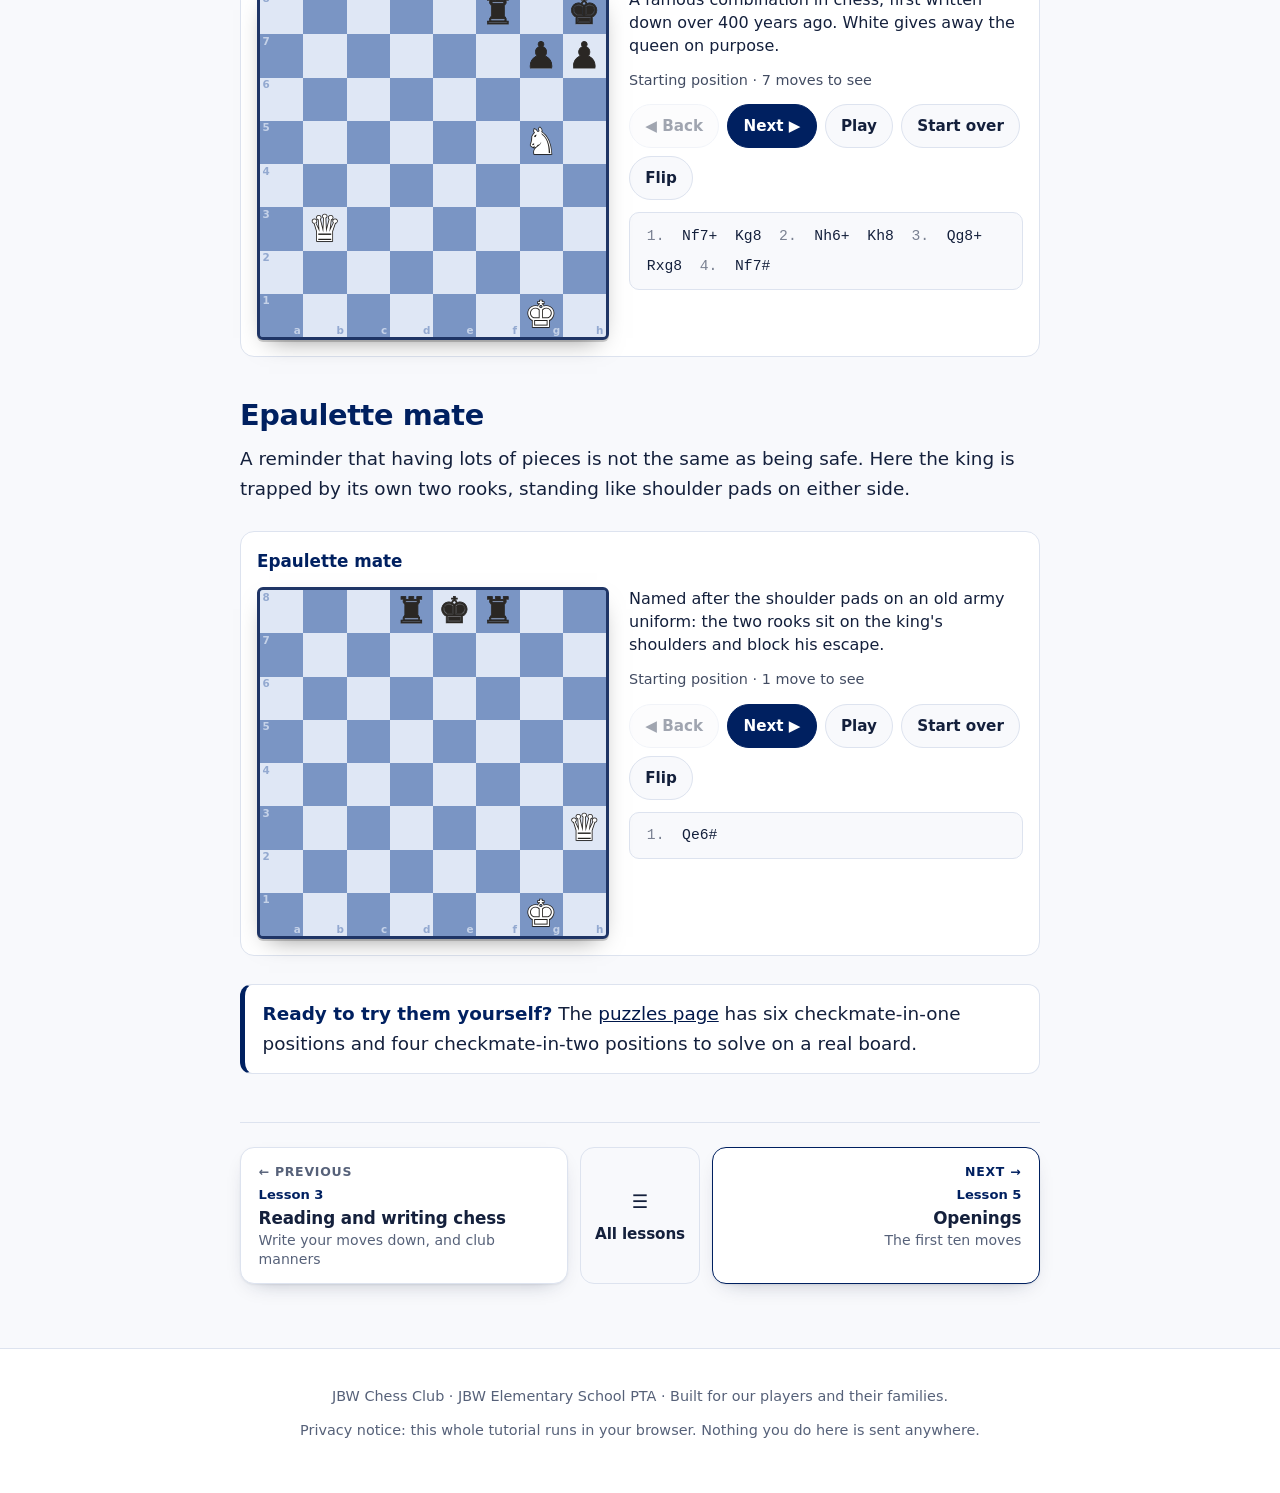
==== commit 202b3044: "Spelling fixes." ====
--- a/checkmates.html
+++ b/checkmates.html
@@ -88,7 +88,7 @@
       </p>
 
       <figure data-widget="stepper" data-lesson="checkmates/scholars"></figure>
-      <figure data-widget="stepper" data-lesson="checkmates/scholars-defence"></figure>
+      <figure data-widget="stepper" data-lesson="checkmates/scholars-defense"></figure>
 
       <h2>Smothered mate</h2>
       <p>
--- a/assets/css/site.css
+++ b/assets/css/site.css
@@ -1,5 +1,5 @@
 /* ============================================================
-   site.css: layout, type and colour for the JBW Chess Club site
+   site.css: layout, type and color for the JBW Chess Club site
    ============================================================ */
 
 :root {
@@ -14,7 +14,7 @@
   --font-chess: "Segoe UI Symbol", "Apple Symbols", "Noto Sans Symbols 2",
     "DejaVu Sans", "Arial Unicode MS", sans-serif;
 
-  /* Built from the school colours: navy #002060 and gold #FEDA24.
+  /* Built from the school colors: navy #002060 and gold #FEDA24.
      The navy is dark enough to be text, so it carries headings, links
      and buttons. The gold can never be text on a light background, so
      it only ever appears as a fill with dark navy sitting on top of it. */
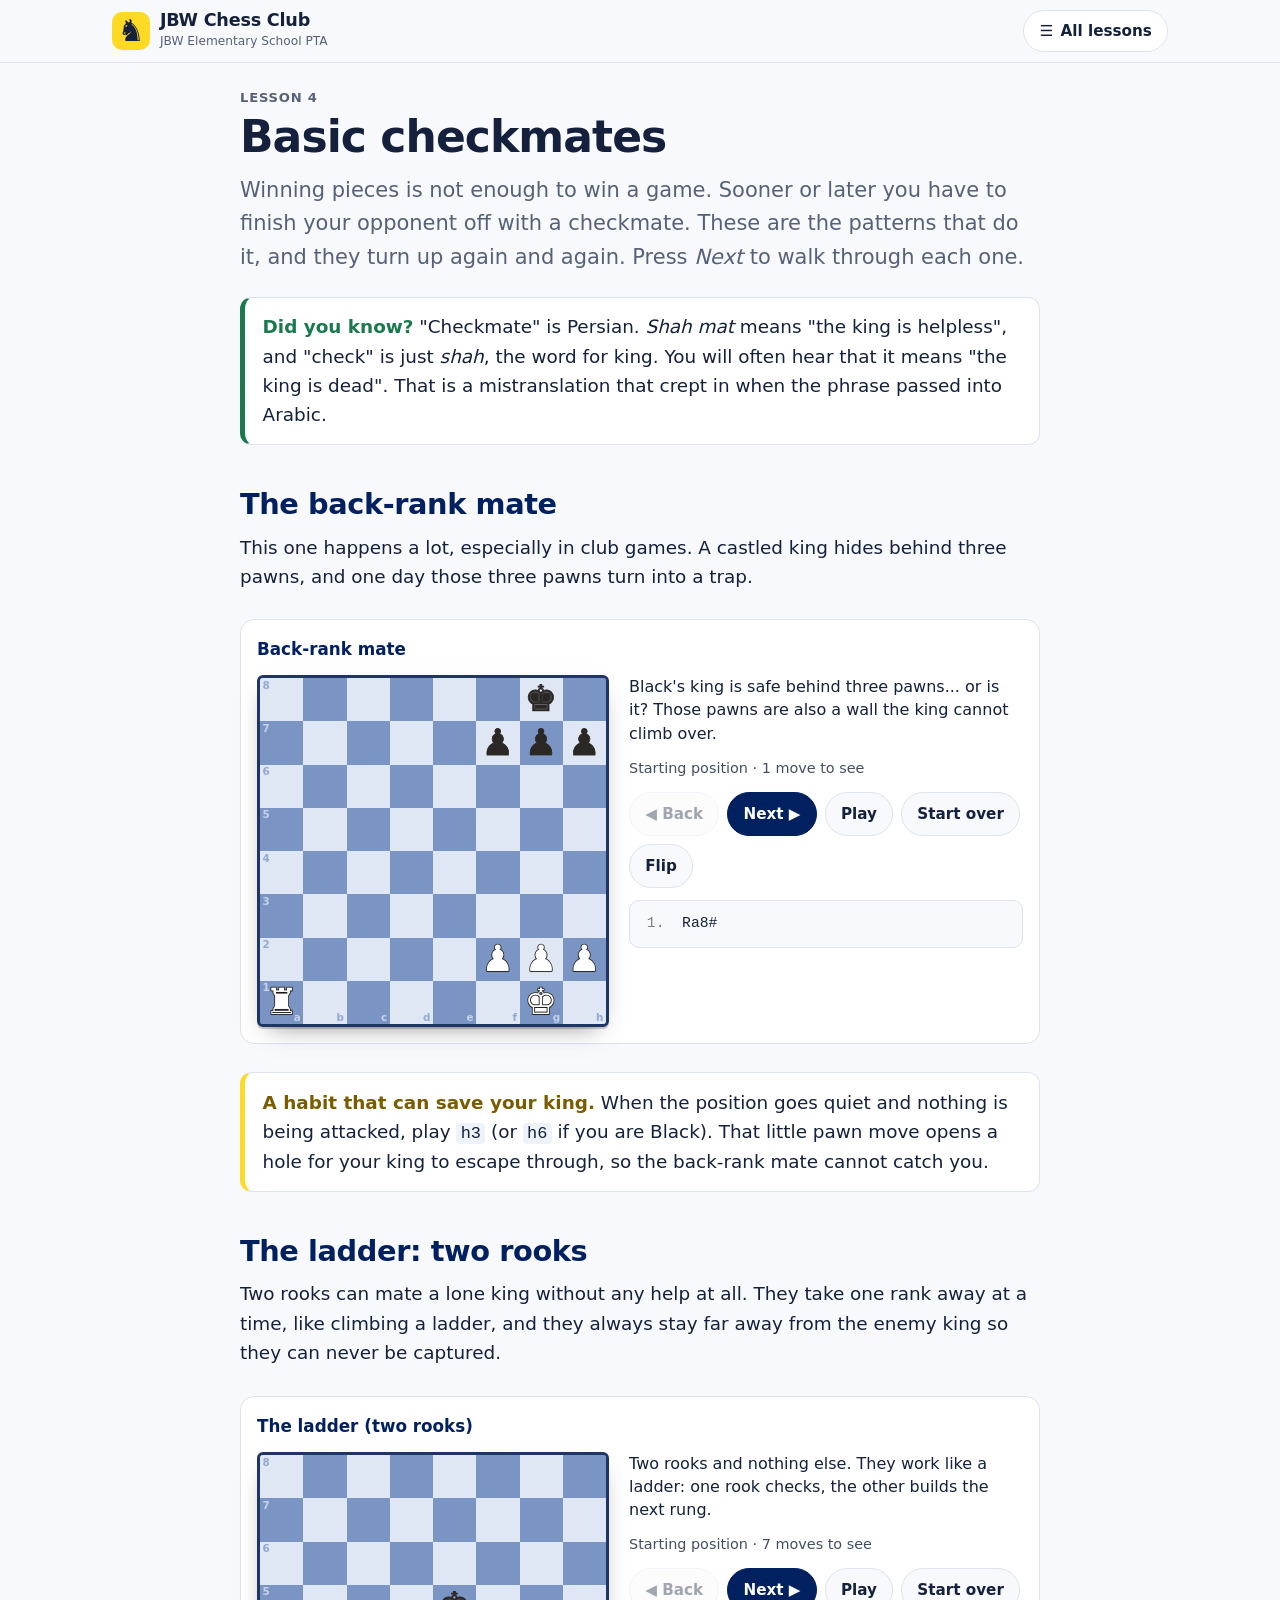
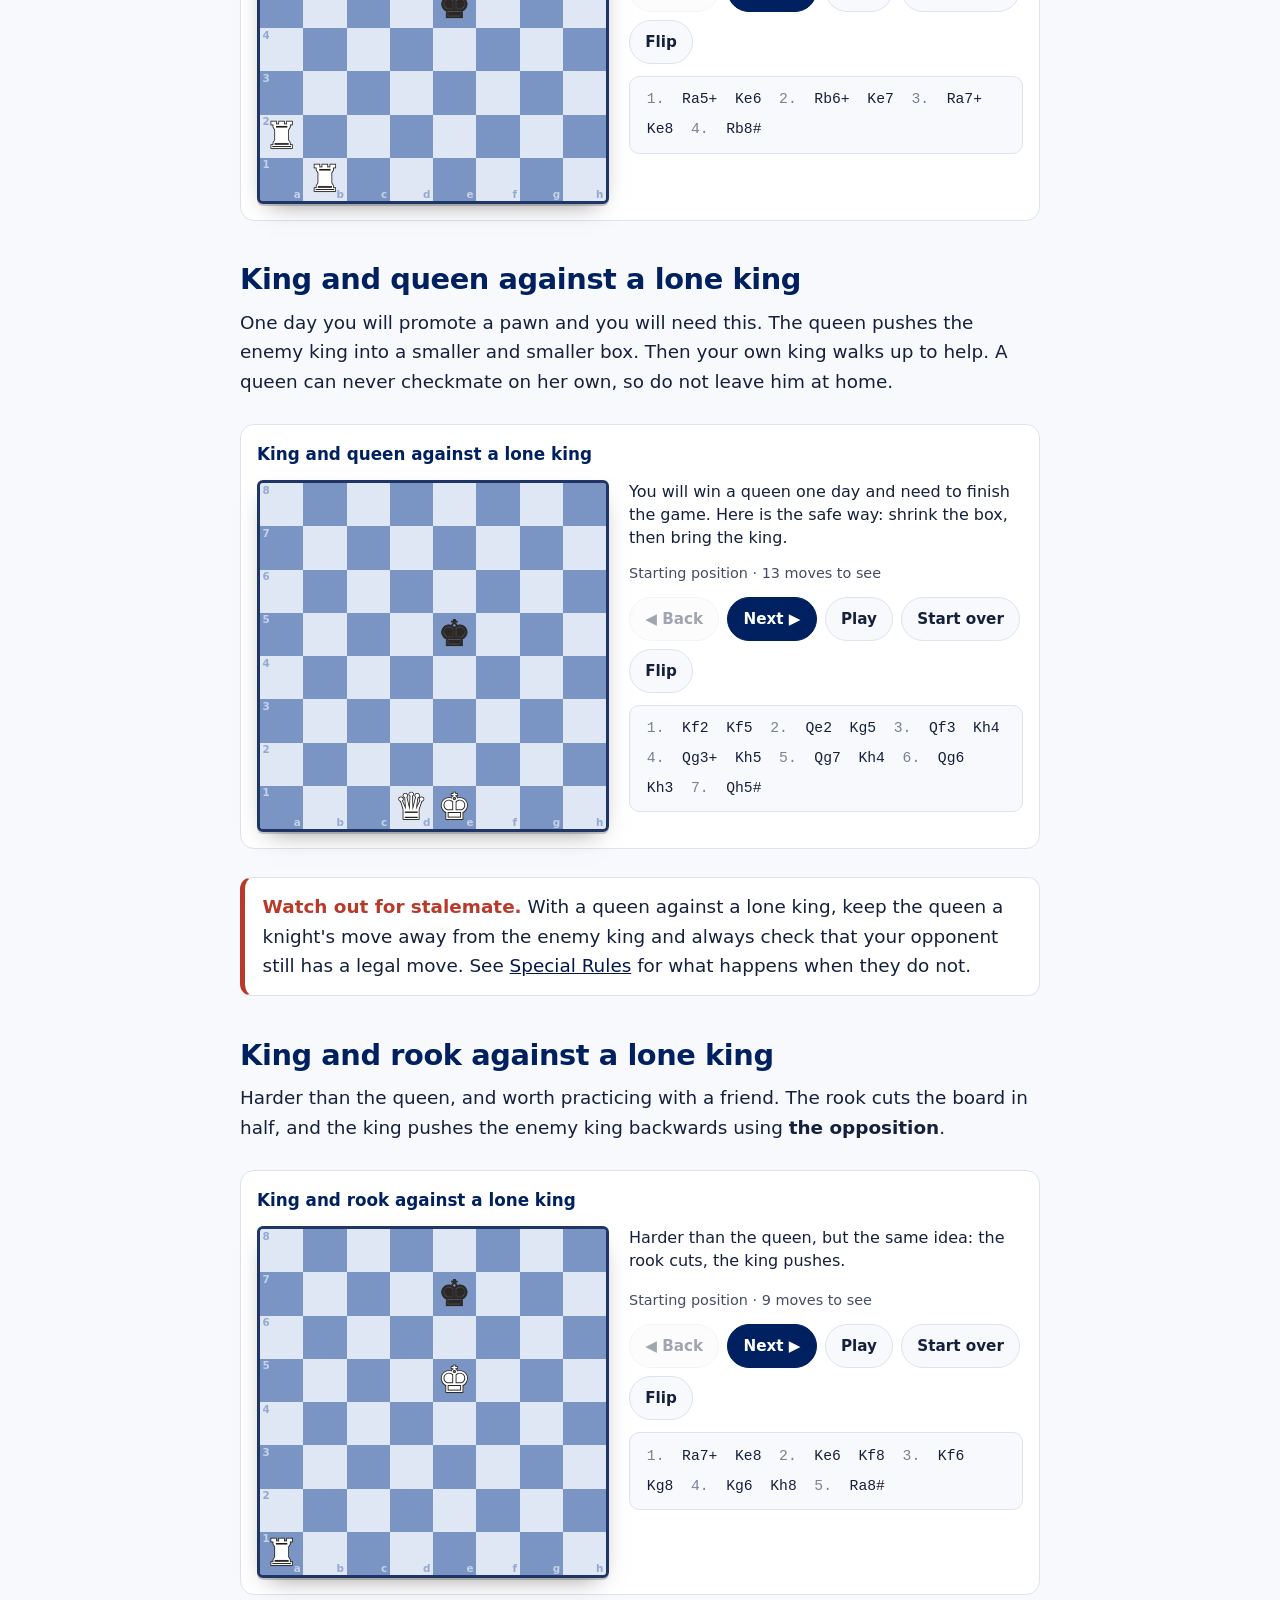
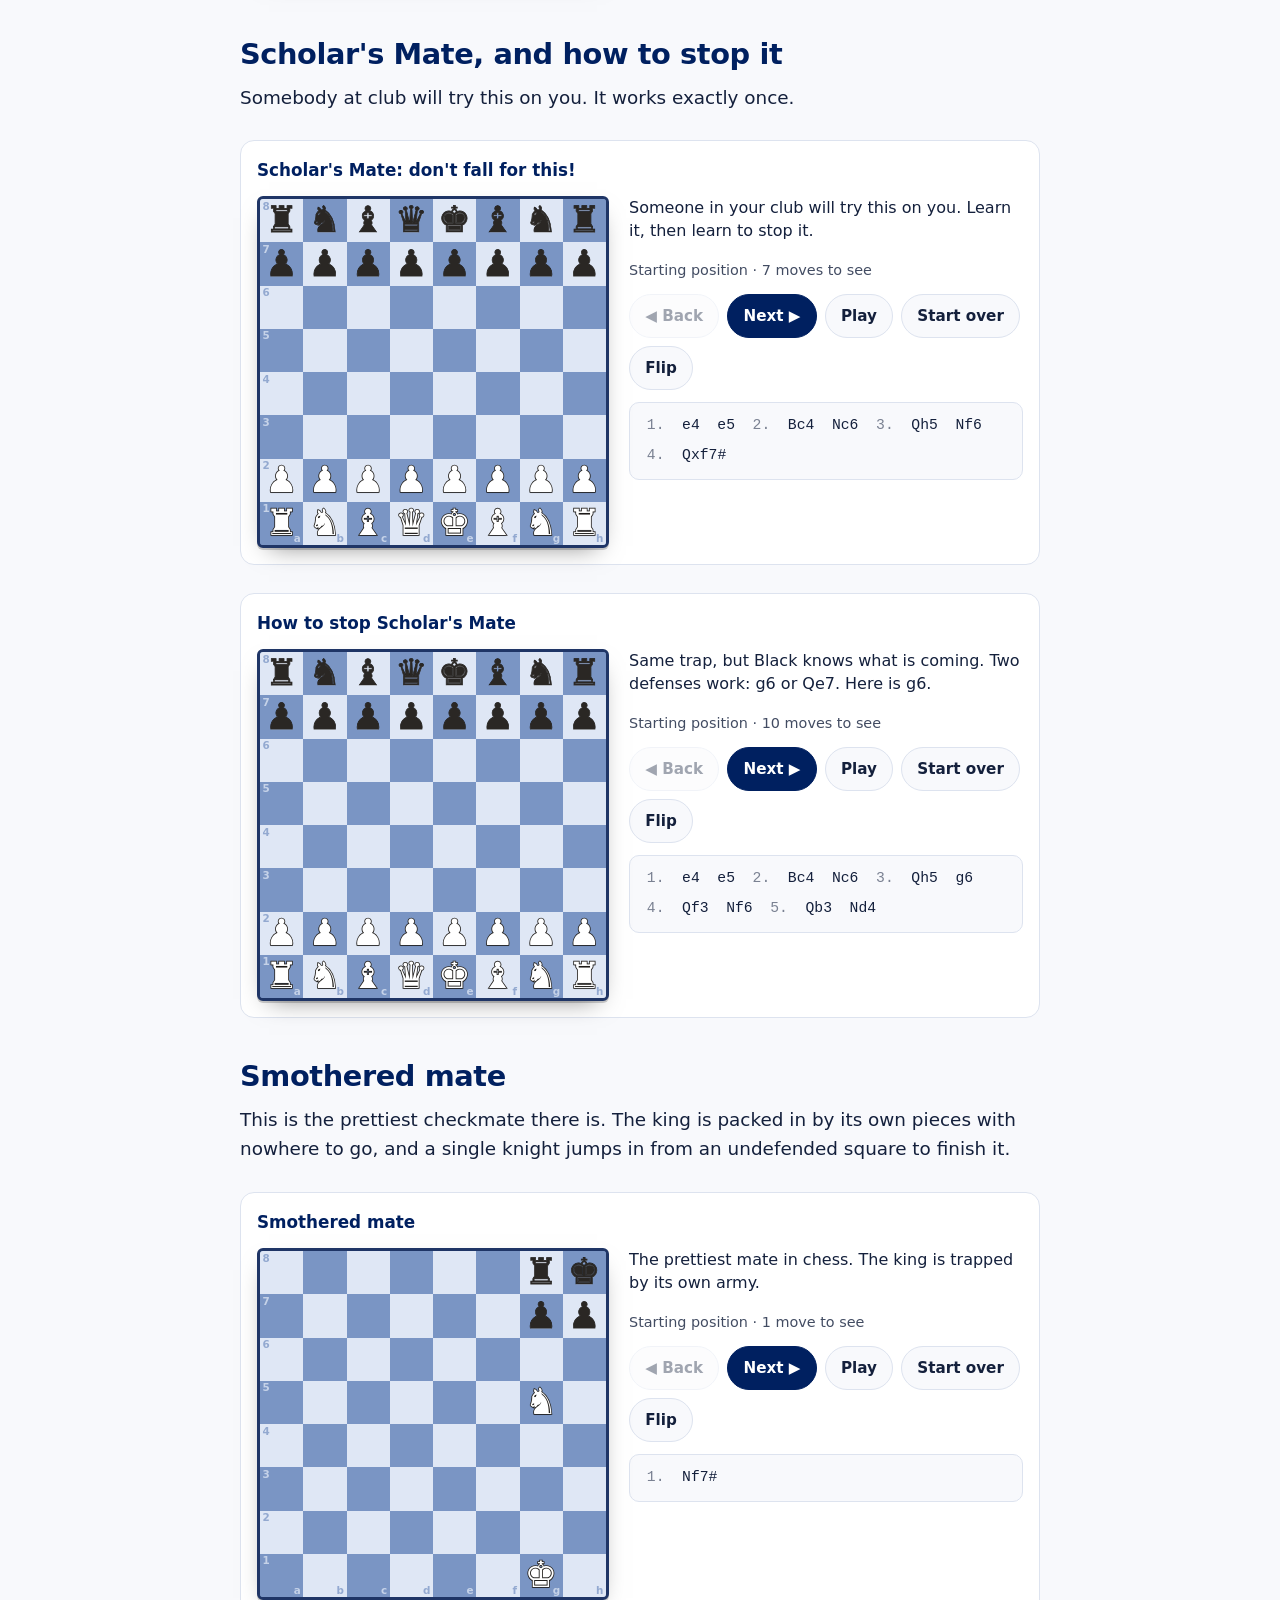
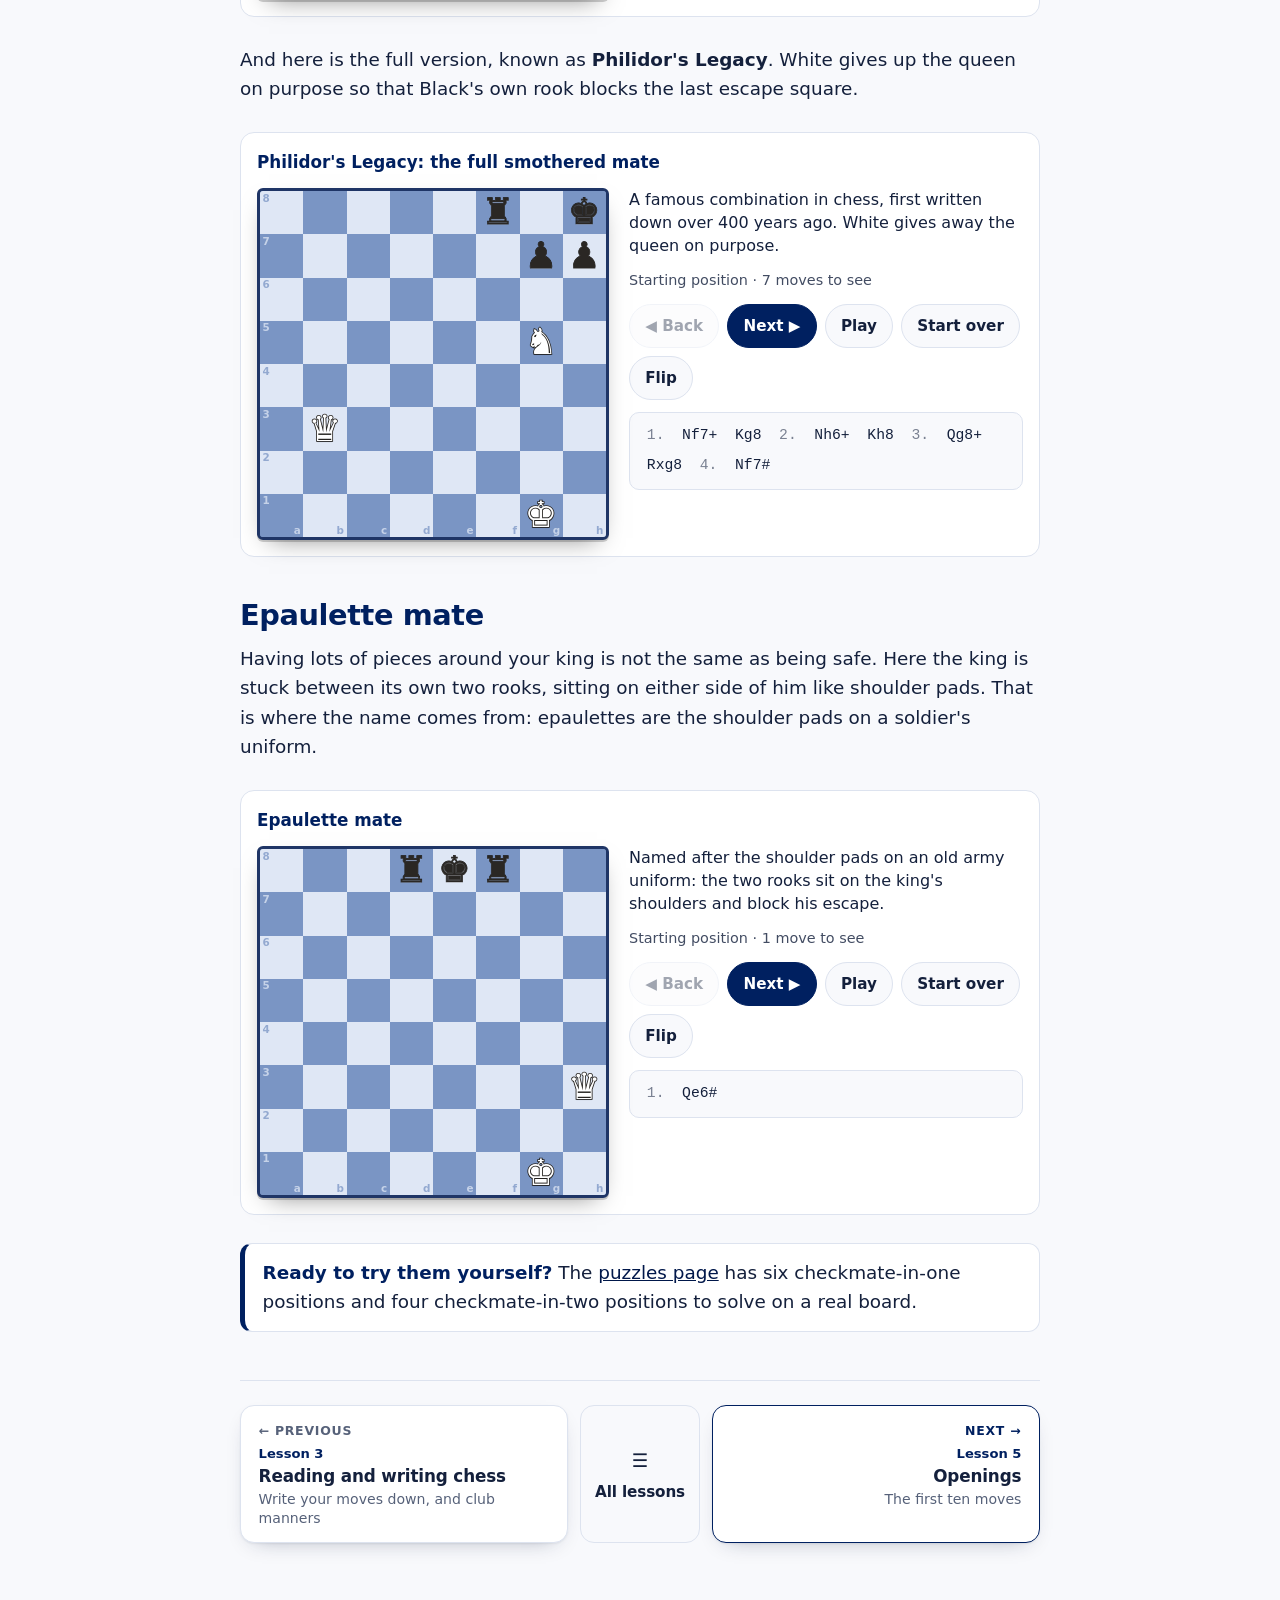
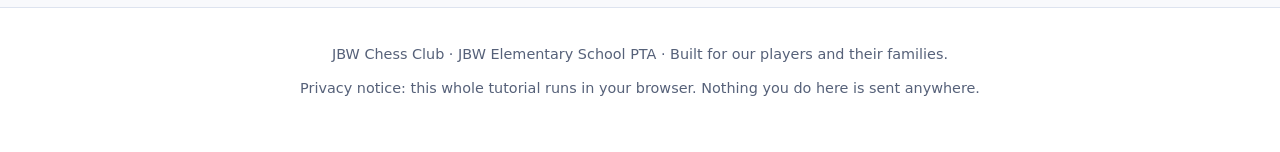
==== commit 159cbff3: "changes in language and tone" ====
--- a/checkmates.html
+++ b/checkmates.html
@@ -32,23 +32,27 @@
     <main id="main">
       <p class="crumb">Lesson 4</p>
       <h1>Basic checkmates</h1>
-      <p class="lede">
-        Winning pieces is not enough. You have to finish with a checkmate. These are the mating patterns you will
-        use in your games. Press <em>Next</em> to walk through each one.
-      </p>
+      <p class="lede">Winning pieces is not enough to win a game. Sooner or later you have to finish
+        your opponent off with a checkmate. These are the patterns that do it, and they turn up
+        again and again. Press <em>Next</em> to walk through each one.</p>
+
+      <div class="note fact">
+        <p><strong>Did you know?</strong> "Checkmate" is Persian. <em>Shah mat</em> means "the king is helpless", and
+        "check" is just <em>shah</em>, the word for king. You will often hear that it means "the
+        king is dead". That is a mistranslation that crept in when the phrase passed into Arabic.</p>
+      </div>
 
       <h2>The back-rank mate</h2>
-      <p>
-        This is a rather common checkmate. A castled king hides behind three
-        pawns, and one day those three pawns become a wall it cannot climb.
-      </p>
+      <p>This one happens a lot, especially in club games. A castled king hides behind three pawns,
+        and one day those three pawns turn into a trap.</p>
 
       <figure data-widget="stepper" data-lesson="checkmates/back-rank"></figure>
 
       <div class="note rule">
-        <p><strong>A habit that can save your king.</strong> When the position quietens down,
-        play <code>h3</code> (or <code>h6</code> for Black). That pawn move gives your king an
-        escape square and makes back-rank mate less likely.</p>
+        <p><strong>A habit that can save your king.</strong> When the position goes quiet and
+          nothing is being attacked, play <code>h3</code> (or <code>h6</code> if you are Black).
+          That little pawn move opens a hole for your king to escape through, so the back-rank mate
+          cannot catch you.</p>
       </div>
 
       <h2>The ladder: two rooks</h2>
@@ -61,10 +65,9 @@
       <figure data-widget="stepper" data-lesson="checkmates/ladder-mate"></figure>
 
       <h2>King and queen against a lone king</h2>
-      <p>
-        You will promote a pawn one day and need to know this. The queen shrinks the box, and then
-        the king walks up to help. A queen can never mate on her own.
-      </p>
+      <p>One day you will promote a pawn and you will need this. The queen pushes the enemy king
+        into a smaller and smaller box. Then your own king walks up to help. A queen can never
+        checkmate on her own, so do not leave him at home.</p>
 
       <figure data-widget="stepper" data-lesson="checkmates/queen-mate"></figure>
 
@@ -76,7 +79,7 @@
 
       <h2>King and rook against a lone king</h2>
       <p>
-        Harder than the queen, and worth practising with a friend. The rook cuts the board in half,
+        Harder than the queen, and worth practicing with a friend. The rook cuts the board in half,
         and the king pushes the enemy king backwards using <strong>the opposition</strong>.
       </p>
 
@@ -91,10 +94,8 @@
       <figure data-widget="stepper" data-lesson="checkmates/scholars-defense"></figure>
 
       <h2>Smothered mate</h2>
-      <p>
-        The prettiest checkmate there is: the king is surrounded by its own pieces, and a lone knight
-        delivers the blow from a undefended square.
-      </p>
+      <p>This is the prettiest checkmate there is. The king is packed in by its own pieces with
+        nowhere to go, and a single knight jumps in from an undefended square to finish it.</p>
 
       <figure data-widget="stepper" data-lesson="checkmates/smothered"></figure>
 
@@ -106,10 +107,9 @@
       <figure data-widget="stepper" data-lesson="checkmates/philidor"></figure>
 
       <h2>Epaulette mate</h2>
-      <p>
-        A reminder that having lots of pieces is not the same as being safe. Here the king is trapped
-        by its own two rooks, standing like shoulder pads on either side.
-      </p>
+      <p>Having lots of pieces around your king is not the same as being safe. Here the king is
+        stuck between its own two rooks, sitting on either side of him like shoulder pads. That is
+        where the name comes from: epaulettes are the shoulder pads on a soldier's uniform.</p>
 
       <figure data-widget="stepper" data-lesson="checkmates/epaulette"></figure>
 
--- a/assets/css/site.css
+++ b/assets/css/site.css
@@ -315,11 +315,13 @@
 }
 .note.rule { border-left-color: var(--gold); }
 .note.warn { border-left-color: var(--bad); }
+.note.fact { border-left-color: var(--good); }
 .note > :first-child { margin-top: 0; }
 .note > :last-child { margin-bottom: 0; }
 .note strong:first-child { color: var(--accent); }
 .note.rule strong:first-child { color: var(--gold-ink); }
 .note.warn strong:first-child { color: var(--bad); }
+.note.fact strong:first-child { color: var(--good); }
 
 /* --- misc content ------------------------------------------ */
 
